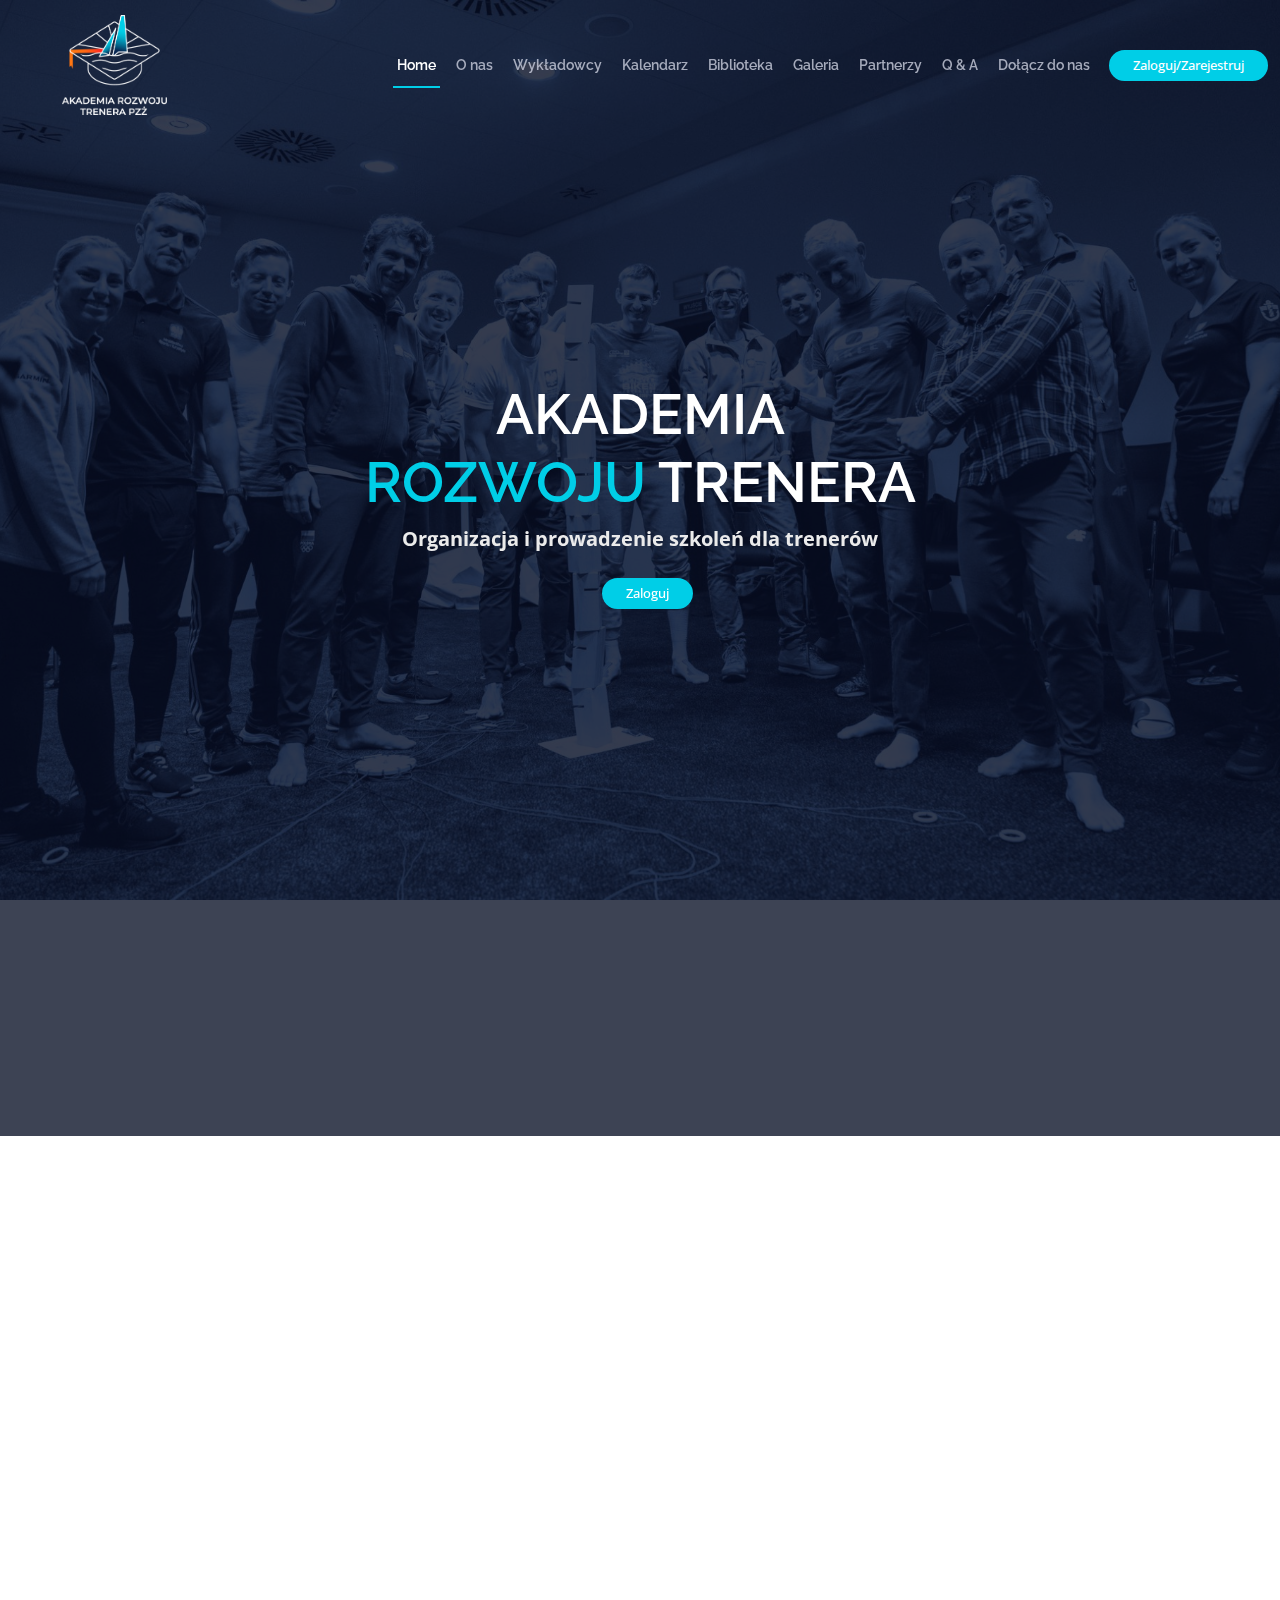
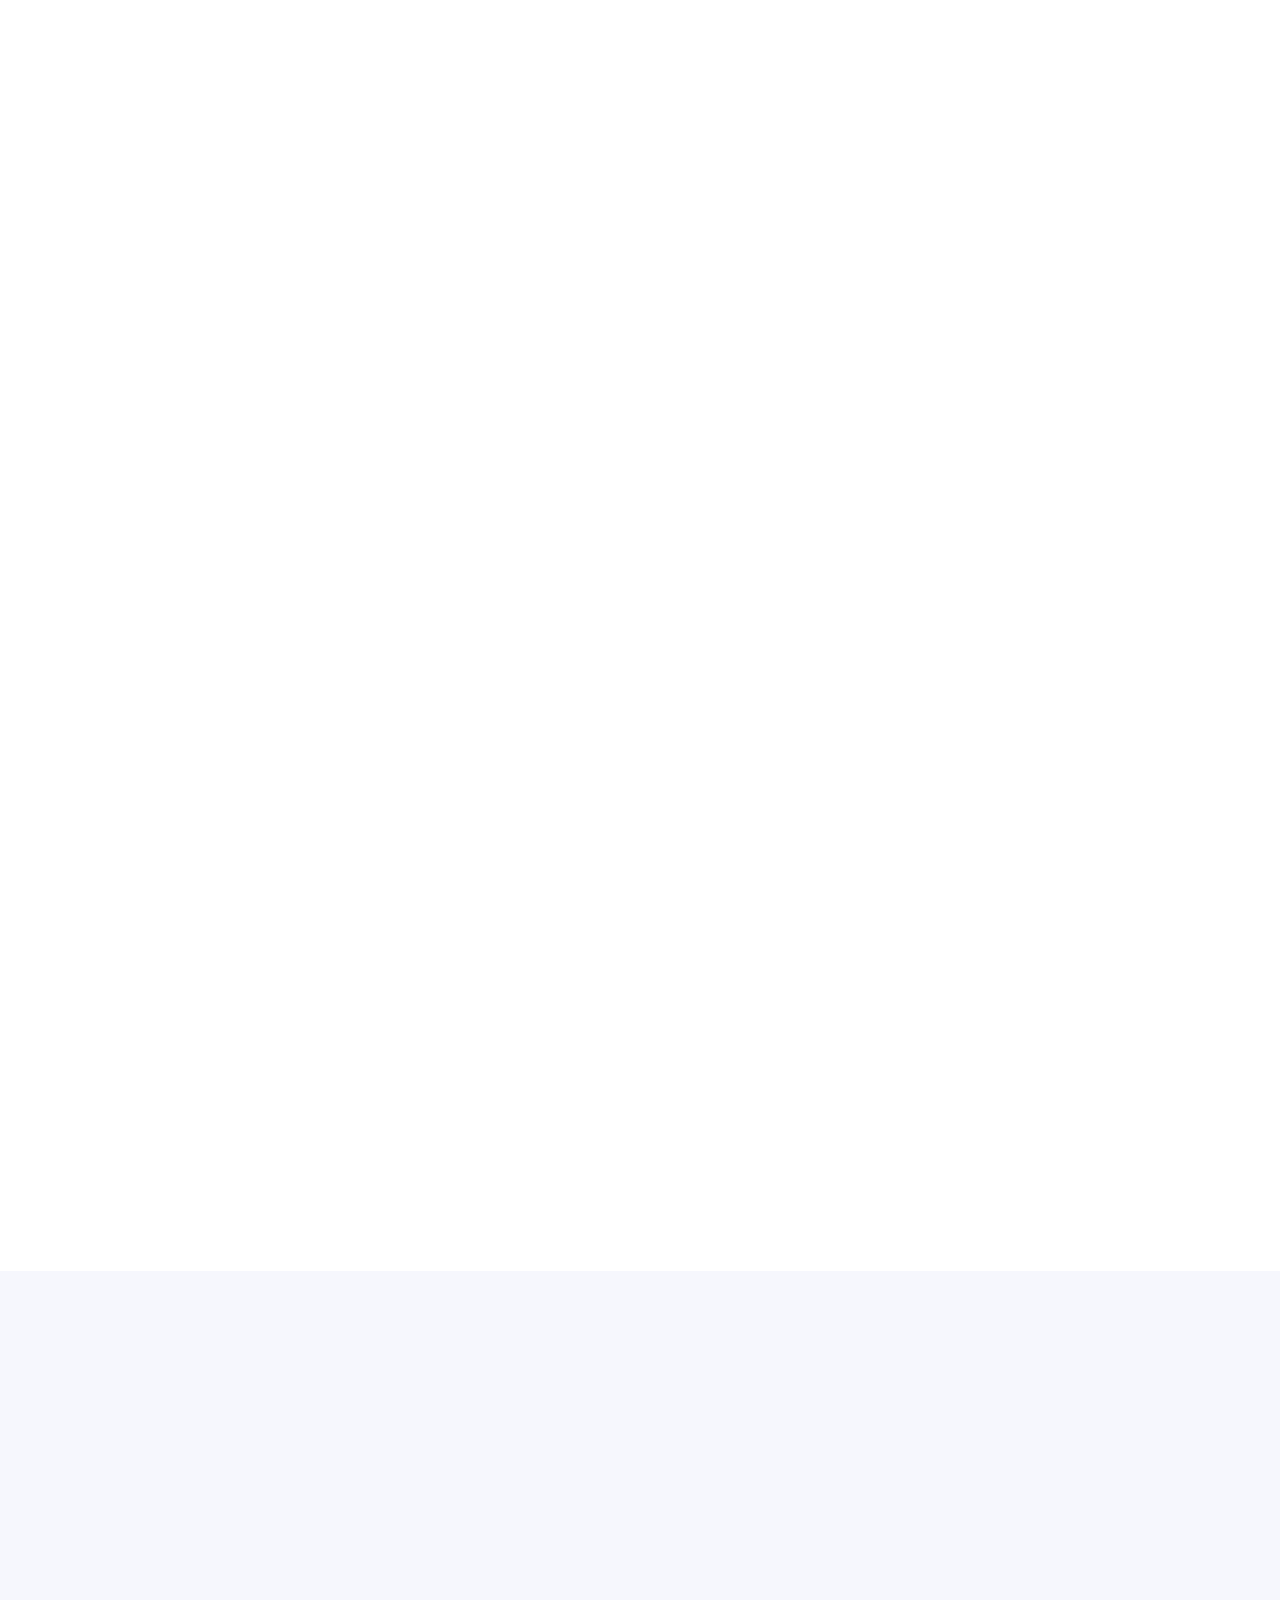
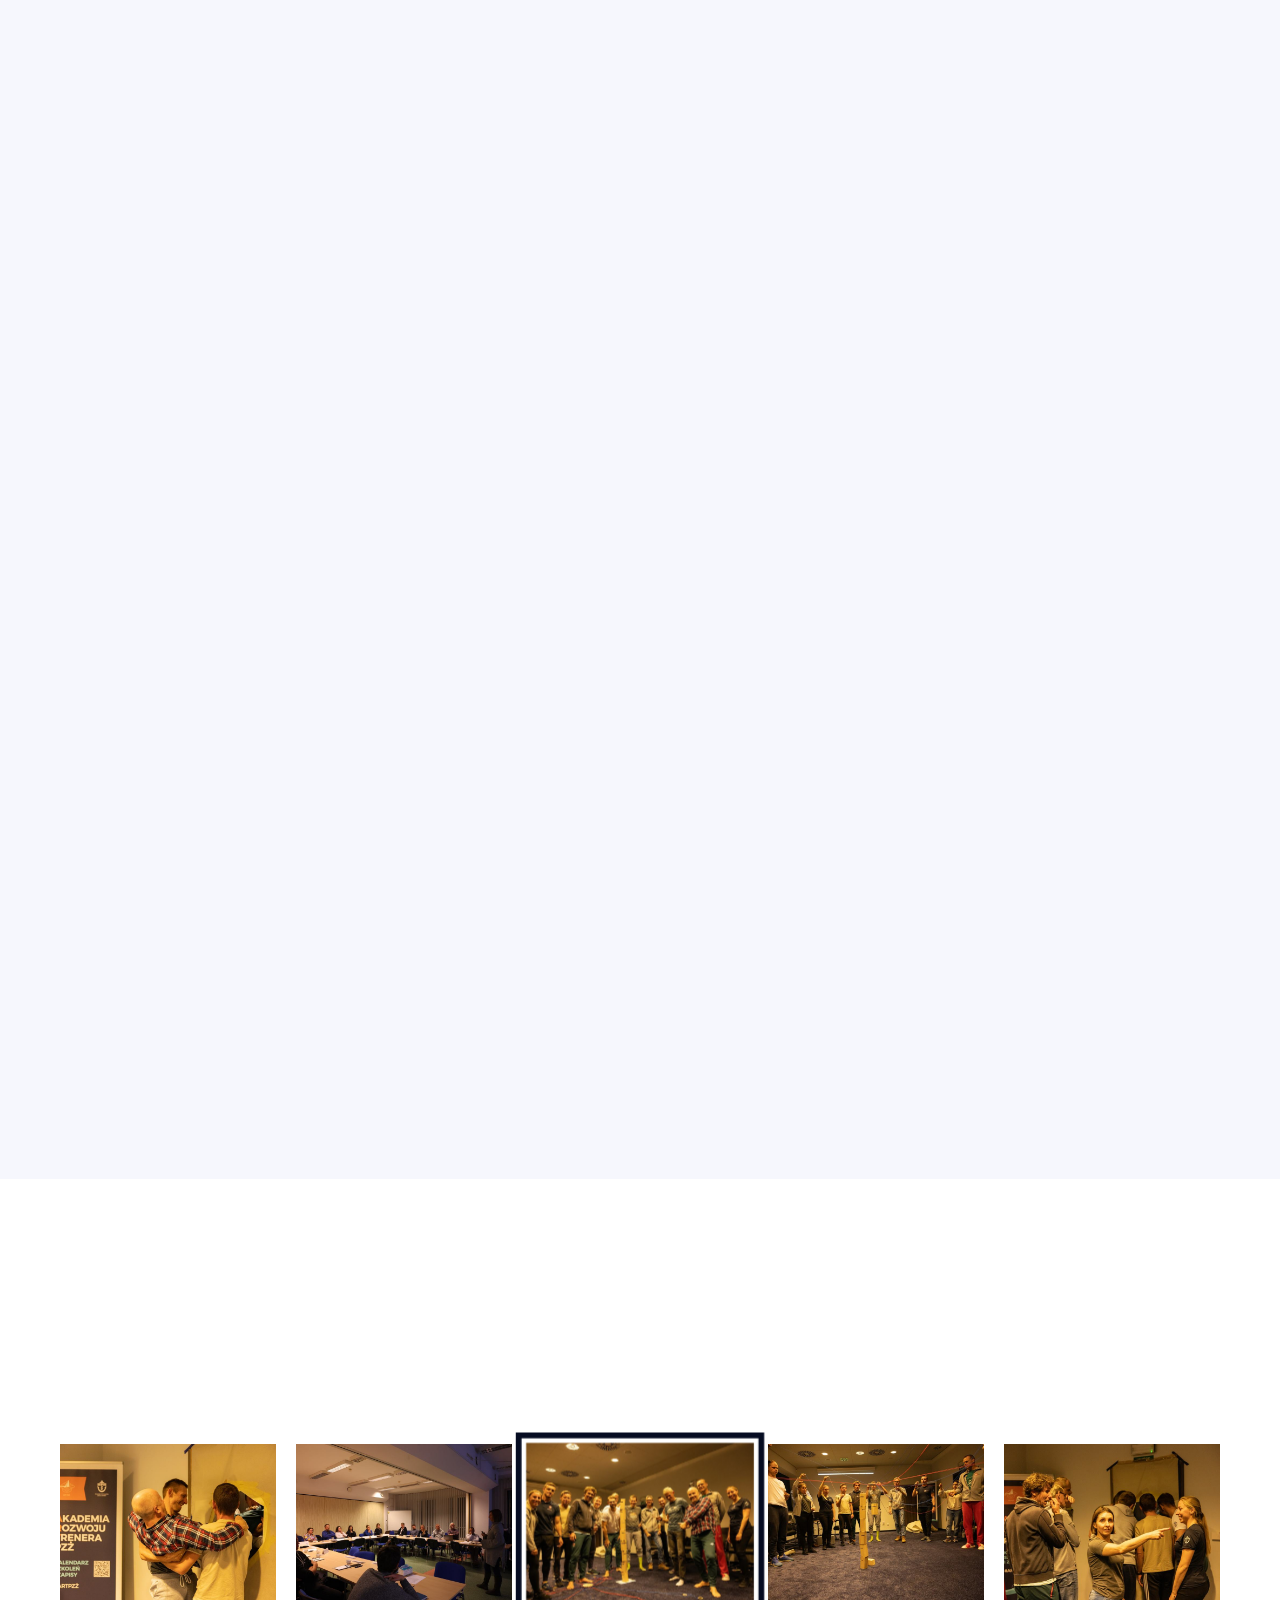
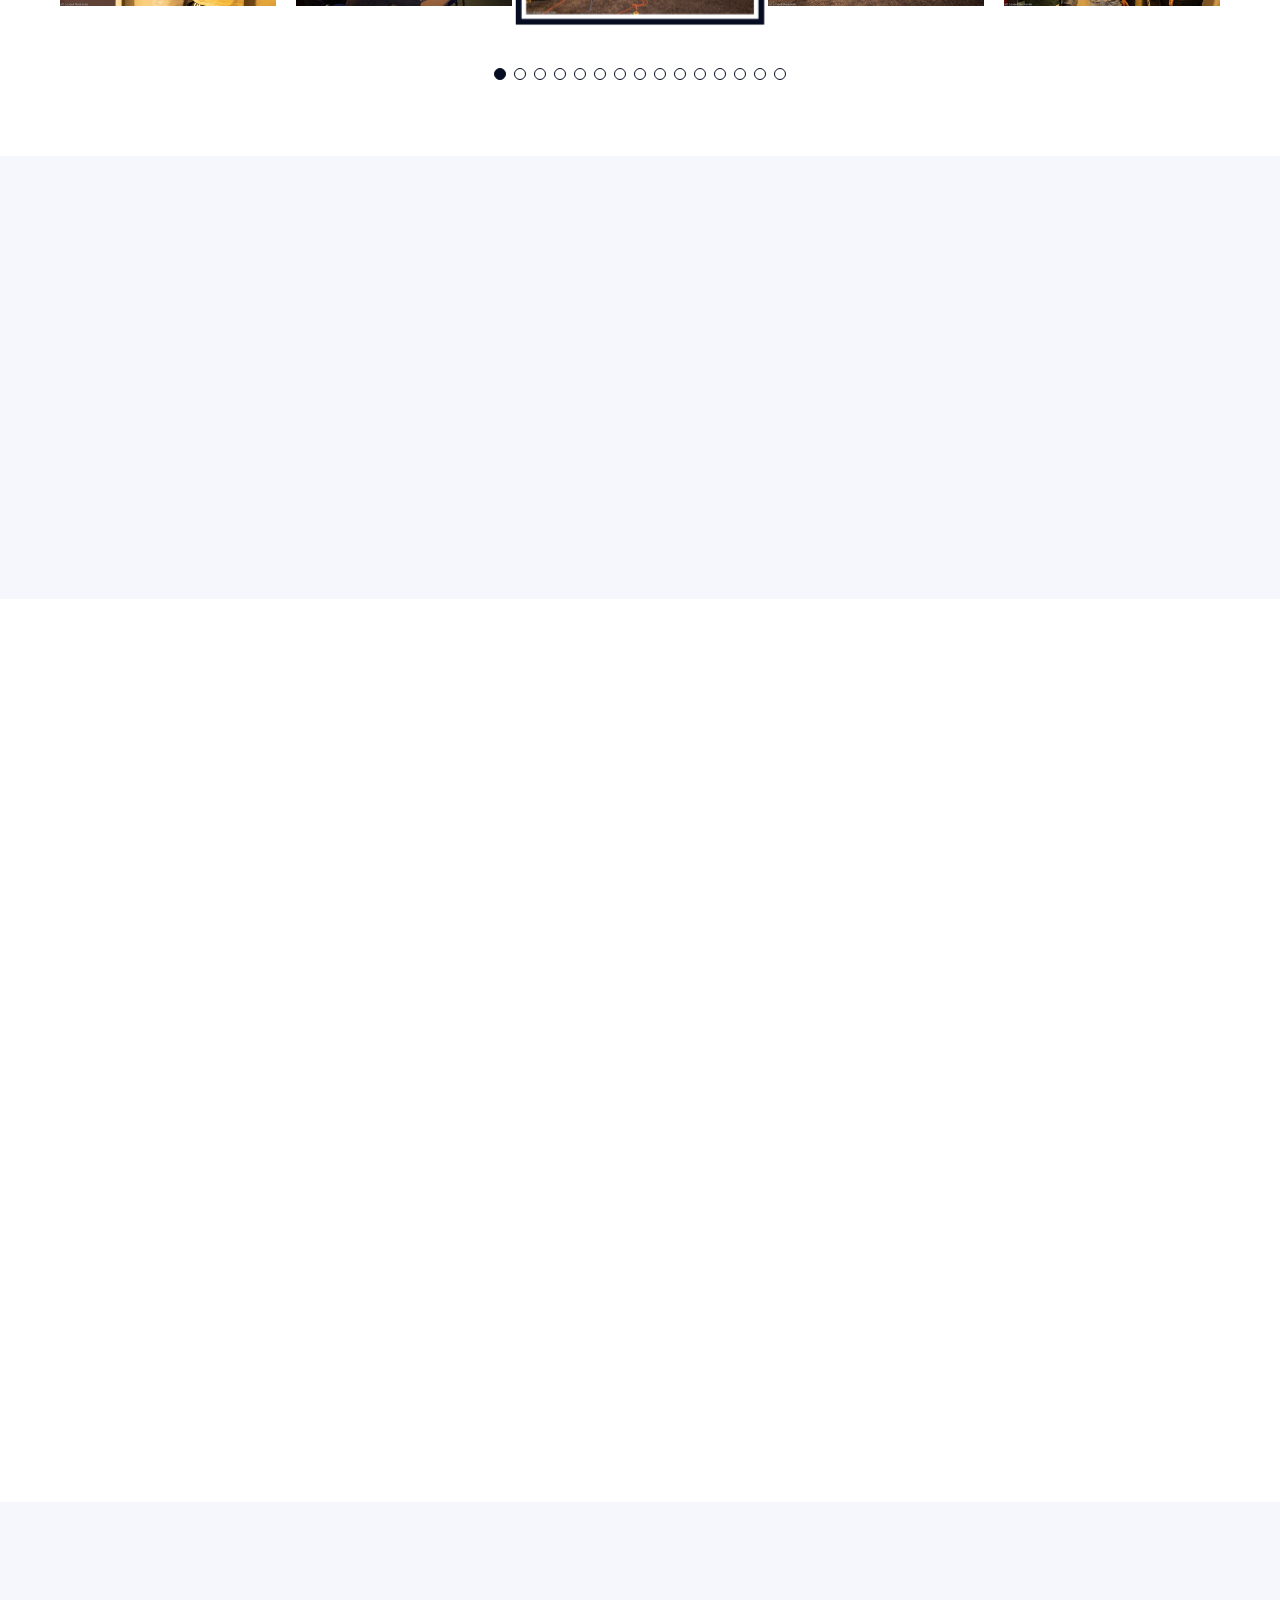
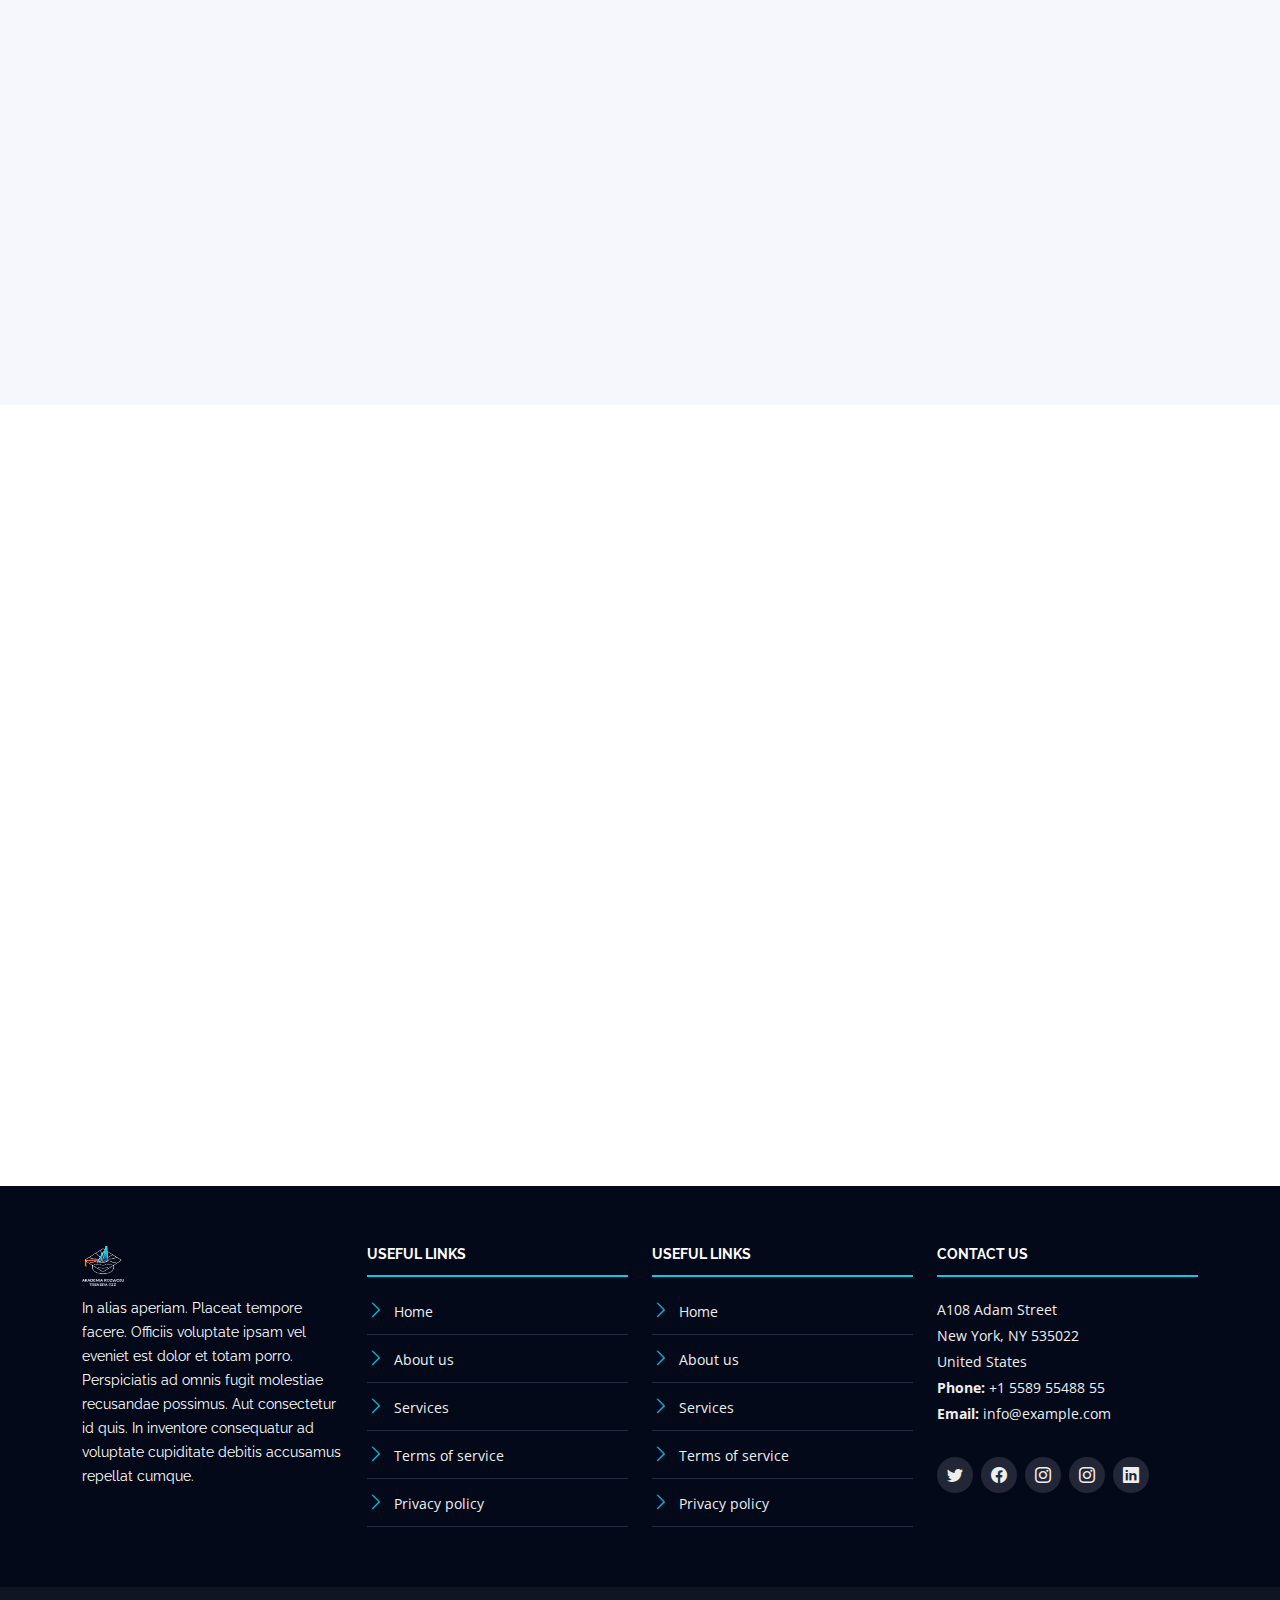
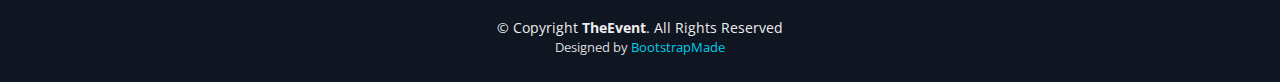
==== index.html @ 76e365d8 "comment under header change" ====
<!DOCTYPE html>
<html lang="en">

<head>
  <meta charset="utf-8">
  <meta content="width=device-width, initial-scale=1.0" name="viewport">

  <title>TheEvent Bootstrap Template - Index</title>
  <meta content="" name="description">
  <meta content="" name="keywords">

  <!-- Favicons -->
  <link href="assets/img/favicon.png" rel="icon">
  <link href="assets/img/apple-touch-icon.png" rel="apple-touch-icon">

  <!-- Google Fonts -->
  <link href="https://fonts.googleapis.com/css?family=Open+Sans:300,300i,400,400i,700,700i|Raleway:300,400,500,700,800" rel="stylesheet">

  <!-- Vendor CSS Files -->
  <link href="assets/vendor/aos/aos.css" rel="stylesheet">
  <link href="assets/vendor/bootstrap/css/bootstrap.min.css" rel="stylesheet">
  <link href="assets/vendor/bootstrap-icons/bootstrap-icons.css" rel="stylesheet">
  <link href="assets/vendor/glightbox/css/glightbox.min.css" rel="stylesheet">
  <link href="assets/vendor/swiper/swiper-bundle.min.css" rel="stylesheet">

  <!-- Template Main CSS File -->
  <link href="assets/css/style.css" rel="stylesheet">

  <!-- =======================================================
  * Template Name: TheEvent
  * Updated: Sep 18 2023 with Bootstrap v5.3.2
  * Template URL: https://bootstrapmade.com/theevent-conference-event-bootstrap-template/
  * Author: BootstrapMade.com
  * License: https://bootstrapmade.com/license/
  ======================================================== -->
</head>

<body>

  <!-- ======= Header ======= -->
  <header id="header" class="d-flex align-items-center ">
    <div class="container-fluid container-xxl d-flex align-items-center">

      <div id="logo" class="me-auto">
        <!-- Uncomment below if you prefer to use a text logo -->
        <!-- <h1><a href="index.html">The<span>Event</span></a></h1>-->
        <a href="index.html" class="scrollto"><img src="assets/img/logo.png" alt="" title=""></a>
      </div>

      <nav id="navbar" class="navbar order-last order-lg-0">
        <ul>
          <li><a class="nav-link scrollto active" href="#hero">Home</a></li>
          <li><a class="nav-link scrollto" href="#about">O nas</a></li>
          <li><a class="nav-link scrollto" href="#speakers">Wykładowcy</a></li>
          <li><a class="nav-link scrollto" href="#schedule">Kalendarz</a></li>
          <li><a class="nav-link scrollto" href="#hotels">Biblioteka</a></li>
          <li><a class="nav-link scrollto" href="#gallery">Galeria</a></li>
          <li><a class="nav-link scrollto" href="#supporters">Partnerzy</a></li>
          <li><a class="nav-link scrollto" href="#faq">Q & A</a></li>
          <li><a class="nav-link scrollto" href="#contact">Dołącz do nas</a></li>
        </ul>
        <i class="bi bi-list mobile-nav-toggle"></i>
      </nav><!-- .navbar -->
      <a class="buy-tickets scrollto" href="#login-register">Zaloguj/Zarejestruj</a>

    </div>
  </header><!-- End Header -->

  <!-- ======= Hero Section ======= -->
  <section id="hero">
    <div class="hero-container" data-aos="zoom-in" data-aos-delay="100">
      <h1 class="mb-2 pb-0">Akademia<br><span>Rozwoju</span> Trenera</h1>
      <p class="mb-4 pb-0">Organizacja i prowadzenie szkoleń dla trenerów </p>
      <a class="buy-tickets" href="#login-register">Zaloguj</a>
    </div>
  </section><!-- End Hero Section -->

  <main id="main">

    <!-- ======= About Section ======= -->
    <section id="about">
      <div class="container position-relative" data-aos="fade-up">
        <div class="row">
          <div class="col-lg-6">
            <h2>O nas</h2>
            <p>Akademia Rozwoju Trenera to inicjatywa Polskiego Związku Żeglarskiego,
              która ma na celu prowadzenie ciągłych szkoleń dla trenerów. Dzięki temu nasza kadra
              szkoleniowa ma mieć dostęp do wiedzy, którą trudno pozyskać gdzie indziej.</p>
          </div>
          <div class="col-lg-3">
            <h3>Gdzie</h3>
            <p>Gdynia</p>
          </div>
          <div class="col-lg-3">
            <h3>Kiedy</h3>
            <p>Od poniedziałku do środy<br>10-12 Grudnia</p>
          </div>
        </div>
      </div>
    </section>
    <!-- End About Section -->

    <!-- ======= Speakers Section ======= -->
    <section id="speakers">
      <div class="container" data-aos="fade-up">
        <div class="section-header">
          <h2>WYKŁADOWCY</h2>
          <p>Zapoznaj się z naszym teamem</p>
        </div>

        <div class="row">
          <div class="col-lg-4 col-md-6">
            <div class="speaker" data-aos="fade-up" data-aos-delay="100">
              <img src="assets/img/speakers/1.jpg" alt="Speaker 1" class="img-fluid">
              <div class="details">
                <h3><a>JARED WEST</a></h3>
                <p>Tematyka: </p>
              </div>
            </div>
          </div>
          <div class="col-lg-4 col-md-6">
            <div class="speaker" data-aos="fade-up" data-aos-delay="200">
              <img src="assets/img/speakers/2.jpg" alt="Speaker 2" class="img-fluid">
              <div class="details">
                <h3><a>MARIUSZ GOLIŃSKI</a></h3>
                <p> Tematyka: </p>
              </div>
            </div>
          </div>
          <div class="col-lg-4 col-md-6">
            <div class="speaker" data-aos="fade-up" data-aos-delay="300">
              <img src="assets/img/speakers/3.jpg" alt="Speaker 3" class="img-fluid">
              <div class="details">
                <h3><a>DANIEL KROKOSZ</a></h3>
                <p> Tematyka: </p>
              </div>
            </div>
          </div>
          <div class="col-lg-4 col-md-6">
            <div class="speaker" data-aos="fade-up" data-aos-delay="100">
              <img src="assets/img/speakers/4.jpg" alt="Speaker 4" class="img-fluid">
              <div class="details">
                <h3><a>MACIEJ RUTKOWSKI</a></h3>
                <p> Tematyka: Marketing i sponsoring w sporcie </p>
              </div>
            </div>
          </div>
          <div class="col-lg-4 col-md-6">
            <div class="speaker" data-aos="fade-up" data-aos-delay="200">
              <img src="assets/img/speakers/5.jpg" alt="Speaker 5" class="img-fluid">
              <div class="details">
                <h3><a>ZDZISŁAW STANIUL</a></h3>
                <p> Tematyka: </p>
              </div>
            </div>
          </div>
          <div class="col-lg-4 col-md-6">
            <div class="speaker" data-aos="fade-up" data-aos-delay="300">
              <img src="assets/img/speakers/6.jpg" alt="Speaker 6" class="img-fluid">
              <div class="details">
                <h3><a>KRZYSZTOF KALATA</a></h3>
                <p> Tematyka: </p>
              </div>
            </div>
          </div>
          <div class="col-lg-4 col-md-6">
            <div class="speaker" data-aos="fade-up" data-aos-delay="100">
              <img src="assets/img/speakers/7.jpg" alt="Speaker 1" class="img-fluid">
              <div class="details">
                <h3><a>BARTOSZ KIEDROWSKI</a></h3>
                <p> Tematyka: </p>
              </div>
            </div>
          </div>
          <div class="col-lg-4 col-md-6">
            <div class="speaker" data-aos="fade-up" data-aos-delay="200">
              <img src="assets/img/speakers/8.jpg" alt="Speaker 1" class="img-fluid">
              <div class="details">
                <h3><a>LESZEK KOSTAŃSKI</a></h3>
                <p> Tematyka: </p>
              </div>
            </div>
          </div>
          <div class="col-lg-4 col-md-6">
            <div class="speaker" data-aos="fade-up" data-aos-delay="300">
              <img src="assets/img/speakers/9.jpg" alt="Speaker 1" class="img-fluid">
              <div class="details">
                <h3><a>PAWEŁ KACPROWSKI</a></h3>
                <p> Tematyka: </p>
              </div>
            </div>
          </div>
          <div class="col-lg-4 col-md-6">
            <div class="speaker" data-aos="fade-up" data-aos-delay="100">
              <img src="assets/img/speakers/10.jpg" alt="Speaker 1" class="img-fluid">
              <div class="details">
                <h3><a>MAKSYMILIAN PAŚKO</a></h3>
                <p>Tematyka: </p>
              </div>
            </div>
          </div>
          <div class="col-lg-4 col-md-6">
            <div class="speaker" data-aos="fade-up" data-aos-delay="200">
              <img src="assets/img/speakers/11.jpg" alt="Speaker 1" class="img-fluid">
              <div class="details">
                <h3><a>SYLWIA BARASOW</a></h3>
                <p>Tematyka: </p>
              </div>
            </div>
          </div>
          <div class="col-lg-4 col-md-6">
            <div class="speaker" data-aos="fade-up" data-aos-delay="300">
              <img src="assets/img/speakers/12.jpg" alt="Speaker 1" class="img-fluid">
              <div class="details">
                <h3><a>ZOFIA TRUCHANOWICZ</a></h3>
                <p>Tematyka: </p>
              </div>
            </div>
          </div>
          <div class="col-lg-4 col-md-6">
            <div class="speaker" data-aos="fade-up" data-aos-delay="100">
              <img src="assets/img/speakers/13.jpg" alt="Speaker 1" class="img-fluid">
              <div class="details">
                <h3><a>GRZEGORZ PROKOPOWICZ</a></h3>
                <p>Tematyka: </p>
              </div>
            </div>
          </div>
          <div class="col-lg-4 col-md-6">
            <div class="speaker" data-aos="fade-up" data-aos-delay="200">
              <img src="assets/img/speakers/14.jpg" alt="Speaker 1" class="img-fluid">
              <div class="details">
                <h3><a>JAROSŁAW JANOWSKI</a></h3>
                <p>Tematyka: </p>
              </div>
            </div>
          </div>
          <div class="col-lg-4 col-md-6">
            <div class="speaker" data-aos="fade-up" data-aos-delay="300">
              <img src="assets/img/speakers/15.jpg" alt="Speaker 1" class="img-fluid">
              <div class="details">
                <h3><a>SZYMON DOBRZYŃSKI</a></h3>
                <p>Tematyka: </p>
              </div>
            </div>
          </div>
        </div>
      </div>

    </section><!-- End Speakers Section -->

    <!-- ======= Schedule Section ======= -->
    <section id="schedule" class="section-with-bg">
      <div class="container" data-aos="fade-up">
        <div class="section-header">
          <h2>KALENDARZ</h2>
          <p>Poniżej znaduje się kalendarz szkoleń na rok 2023 </p>
        </div>

        <h3 class="sub-heading"> Znajdź interesującą tematyke i zapisz się już dziś. </h3>

        <div class="tab-content row justify-content-center" data-aos="fade-up" data-aos-delay="200">

          <!-- Schdule Day 1 -->
          <div role="tabpanel" class="col-lg-9 tab-pane fade show active" id="day-1">


            <div class="row schedule-item">
              <div class="col-md-2"><date>23.10.2023</date></div>
              <div class="col-md-8">
                <div class="speaker">
                  <img src="assets/img/speakers/1.jpg" alt="Brenden Legros">
                </div>
                <h4>Keynote <span>Brenden Legros</span></h4>
                <p>Facere provident incidunt quos voluptas.</p>
              </div>
                <div class="col-md-2 d-flex align-items-center justify-content-end">
                  <a class="buy-tickets scrollto" href="#login-register">Zapisz się</a>
              </div>
            </div>

            <div class="row schedule-item">
              <div class="col-md-2"><date>27.10.2023</date></div>
              <div class="col-md-8">
                <div class="speaker">
                  <img src="assets/img/speakers/2.jpg" alt="Hubert Hirthe">
                </div>
                <h4>Et voluptatem iusto dicta nobis. <span>Hubert Hirthe</span></h4>
                <p>Maiores dignissimos neque qui cum accusantium ut sit sint inventore.</p>
              </div>
              <div class="col-md-2 d-flex align-items-center justify-content-end">
                <a class="buy-tickets scrollto" href="#login-register">Zapisz się</a>
              </div>
              </div>

            <div class="row schedule-item">
              <div class="col-md-2"><date>01.11.2023</date></div>
              <div class="col-md-8">
                <div class="speaker">
                  <img src="assets/img/speakers/3.jpg" alt="Cole Emmerich">
                </div>
                <h4>Explicabo et rerum quis et ut ea. <span>Cole Emmerich</span></h4>
                <p>Veniam accusantium laborum nihil eos eaque accusantium aspernatur.</p>
              </div>
              <div class="col-md-2 d-flex align-items-center justify-content-end">
                <a class="buy-tickets scrollto" href="#login-register">Zapisz się</a>
              </div>
            </div>

            <div class="row schedule-item">
              <div class="col-md-2"><date>13.11.2023</date></div>
              <div class="col-md-8">
                <div class="speaker">
                  <img src="assets/img/speakers/4.jpg" alt="Jack Christiansen">
                </div>
                <h4>Qui non qui vel amet culpa sequi. <span>Jack Christiansen</span></h4>
                <p>Nam ex distinctio voluptatem doloremque suscipit iusto.</p>
              </div>
              <div class="col-md-2 d-flex align-items-center justify-content-end">
                <a class="buy-tickets scrollto" href="#login-register">Zapisz się</a>
              </div>
            </div>

            <div class="row schedule-item">
              <div class="col-md-2"><date>30.11.2023</date></div>
              <div class="col-md-8">
                <div class="speaker">
                  <img src="assets/img/speakers/5.jpg" alt="Alejandrin Littel">
                </div>
                <h4>Quos ratione neque expedita asperiores. <span>Alejandrin Littel</span></h4>
                <p>Eligendi quo eveniet est nobis et ad temporibus odio quo.</p>
              </div>
              <div class="col-md-2 d-flex align-items-center justify-content-end">
                <a class="buy-tickets scrollto" href="#login-register">Zapisz się</a>
              </div>
            </div>

            <div class="row schedule-item">
              <div class="col-md-2"><date>02.01.2024</date></div>
              <div class="col-md-8">
                <div class="speaker">
                  <img src="assets/img/speakers/6.jpg" alt="Willow Trantow">
                </div>
                <h4>Quo qui praesentium nesciunt <span>Willow Trantow</span></h4>
                <p>Voluptatem et alias dolorum est aut sit enim neque veritatis.</p>
              </div>
              <div class="col-md-2 d-flex align-items-center justify-content-end">
                <a class="buy-tickets scrollto" href="#login-register">Zapisz się</a>
              </div>
            </div>

          </div>
        </div>
          <!-- End Schdule Day 1 -->

      </div>

    </section><!-- End Schedule Section -->


    <!-- ======= Hotels Section ======= -->
    <section id="hotels" class="section-with-bg">

      <div class="container" data-aos="fade-up">
        <div class="section-header">
          <h2>Biblioteka</h2>
          <p></p>
        </div>

        <div class="row" data-aos="fade-up" data-aos-delay="100">

          <div class="col-lg-4 col-md-6">
            <div class="hotel">
              <div class="hotel-img">
                <a href="https://pya.org.pl/files/art_pzz/doc/art-pzz-biblioteka.pdf"><img src="assets/img/hotels/1.jpg" alt="Hotel 1" class="img-fluid"></a>
              </div>
            </div>
          </div>
        </div>
      </div>

    </section><!-- End Hotels Section -->

    <!-- ======= Gallery Section ======= -->
    <section id="gallery">

      <div class="container" data-aos="fade-up">
        <div class="section-header">
          <h2>Galeria</h2>
          <p>Sprawdź zdjęcia z odbytych szkoleń</p>
        </div>
      </div>

      <div class="gallery-slider swiper">
        <div class="swiper-wrapper align-items-center">
          <div class="swiper-slide"><a href="assets/img/gallery/1.jpg" class="gallery-lightbox"><img src="assets/img/gallery/1.jpg" class="img-fluid" alt=""></a></div>
          <div class="swiper-slide"><a href="assets/img/gallery/2.jpg" class="gallery-lightbox"><img src="assets/img/gallery/2.jpg" class="img-fluid" alt=""></a></div>
          <div class="swiper-slide"><a href="assets/img/gallery/3.jpg" class="gallery-lightbox"><img src="assets/img/gallery/3.jpg" class="img-fluid" alt=""></a></div>
          <div class="swiper-slide"><a href="assets/img/gallery/4.jpg" class="gallery-lightbox"><img src="assets/img/gallery/4.jpg" class="img-fluid" alt=""></a></div>
          <div class="swiper-slide"><a href="assets/img/gallery/5.jpg" class="gallery-lightbox"><img src="assets/img/gallery/5.jpg" class="img-fluid" alt=""></a></div>
          <div class="swiper-slide"><a href="assets/img/gallery/6.jpg" class="gallery-lightbox"><img src="assets/img/gallery/6.jpg" class="img-fluid" alt=""></a></div>
          <div class="swiper-slide"><a href="assets/img/gallery/7.jpg" class="gallery-lightbox"><img src="assets/img/gallery/7.jpg" class="img-fluid" alt=""></a></div>
          <div class="swiper-slide"><a href="assets/img/gallery/8.jpg" class="gallery-lightbox"><img src="assets/img/gallery/8.jpg" class="img-fluid" alt=""></a></div>
          <div class="swiper-slide"><a href="assets/img/gallery/9.jpg" class="gallery-lightbox"><img src="assets/img/gallery/9.jpg" class="img-fluid" alt=""></a></div>
          <div class="swiper-slide"><a href="assets/img/gallery/10.jpg" class="gallery-lightbox"><img src="assets/img/gallery/10.jpg" class="img-fluid" alt=""></a></div>
          <div class="swiper-slide"><a href="assets/img/gallery/11.jpg" class="gallery-lightbox"><img src="assets/img/gallery/11.jpg" class="img-fluid" alt=""></a></div>
          <div class="swiper-slide"><a href="assets/img/gallery/12.jpg" class="gallery-lightbox"><img src="assets/img/gallery/12.jpg" class="img-fluid" alt=""></a></div>
          <div class="swiper-slide"><a href="assets/img/gallery/13.jpg" class="gallery-lightbox"><img src="assets/img/gallery/13.jpg" class="img-fluid" alt=""></a></div>
          <div class="swiper-slide"><a href="assets/img/gallery/14.jpg" class="gallery-lightbox"><img src="assets/img/gallery/14.jpg" class="img-fluid" alt=""></a></div>
          <div class="swiper-slide"><a href="assets/img/gallery/15.jpg" class="gallery-lightbox"><img src="assets/img/gallery/15.jpg" class="img-fluid" alt=""></a></div>
        </div>
        <div class="swiper-pagination"></div>
      </div>

    </section>
    <!-- End Gallery Section -->

    <!-- ======= Supporters Section ======= -->
    <section id="supporters" class="section-with-bg">

      <div class="container" data-aos="fade-up">
        <div class="section-header">
          <h2>Partnerzy</h2>
        </div>

        <div class="row no-gutters supporters-wrap clearfix" data-aos="zoom-in" data-aos-delay="100">

          <div class="col-lg-3 col-md-4 col-xs-6">
            <div class="supporter-logo">
              <img src="assets/img/supporters/1.png" class="img-fluid" alt="">
            </div>
          </div>

          <div class="col-lg-3 col-md-4 col-xs-6">
            <div class="supporter-logo">
              <img src="assets/img/supporters/2.png" class="img-fluid" alt="">
            </div>
          </div>

          <div class="col-lg-3 col-md-4 col-xs-6">
            <div class="supporter-logo">
              <img src="assets/img/supporters/3.png" class="img-fluid" alt="">
            </div>
          </div>

        </div>

      </div>

    </section>
    <!-- End Sponsors Section -->

    <!-- =======  F.A.Q Section ======= -->
    <section id="faq">

      <div class="container" data-aos="fade-up">

        <div class="section-header">
          <h2>Q & A</h2>
        </div>

        <div class="row justify-content-center" data-aos="fade-up" data-aos-delay="100">
          <div class="col-lg-9">

            <ul class="faq-list">

              <li>
                <div data-bs-toggle="collapse" class="collapsed question" href="#faq1">Czy za odbyte szkolenie uzyskam certyfikat? <i class="bi bi-chevron-down icon-show"></i><i class="bi bi-chevron-up icon-close"></i></div>
                <div id="faq1" class="collapse" data-bs-parent=".faq-list">
                  <p>
                    Tutaj zamieścić odpowiedź.
                  </p>
                </div>
              </li>

              <li>
                <div data-bs-toggle="collapse" href="#faq2" class="collapsed question">Czy otrzymam fakturę za opłacenie szkolenia? <i class="bi bi-chevron-down icon-show"></i><i class="bi bi-chevron-up icon-close"></i></div>
                <div id="faq2" class="collapse" data-bs-parent=".faq-list">
                  <p>
                    Tutaj zamieścić odpowiedź.
                  </p>
                </div>
              </li>

              <li>
                <div data-bs-toggle="collapse" href="#faq3" class="collapsed question">Jaki ubiór jest potrzebny na zajecia? <i class="bi bi-chevron-down icon-show"></i><i class="bi bi-chevron-up icon-close"></i></div>
                <div id="faq3" class="collapse" data-bs-parent=".faq-list">
                  <p>
                    Tutaj zamieścić odpowiedź.
                  </p>
                </div>
              </li>

              <li>
                <div data-bs-toggle="collapse" href="#faq4" class="collapsed question">Czy parking jest zapewniony? <i class="bi bi-chevron-down icon-show"></i><i class="bi bi-chevron-up icon-close"></i></div>
                <div id="faq4" class="collapse" data-bs-parent=".faq-list">
                  <p>
                    Tutaj zamieścić odpowiedź.
                  </p>
                </div>
              </li>

              <li>
                <div data-bs-toggle="collapse" href="#faq5" class="collapsed question">Czy mogę zamówić dania wege? <i class="bi bi-chevron-down icon-show"></i><i class="bi bi-chevron-up icon-close"></i></div>
                <div id="faq5" class="collapse" data-bs-parent=".faq-list">
                  <p>
                    Tutaj zamieścić odpowiedź.
                  </p>
                </div>
              </li>

              <li>
                <div data-bs-toggle="collapse" href="#faq6" class="collapsed question">Czy mogę spac w jedynce? <i class="bi bi-chevron-down icon-show"></i><i class="bi bi-chevron-up icon-close"></i></div>
                <div id="faq6" class="collapse" data-bs-parent=".faq-list">
                  <p>
                    Tutaj zamieścić odpowiedź.
                  </p>
                </div>
              </li>

              <li>
                <div data-bs-toggle="collapse" href="#faq7" class="collapsed question">Czy mogę zabrać psa? <i class="bi bi-chevron-down icon-show"></i><i class="bi bi-chevron-up icon-close"></i></div>
                <div id="faq7" class="collapse" data-bs-parent=".faq-list">
                  <p>
                    Tutaj zamieścić odpowiedź.
                  </p>
                </div>
              </li>

              <li>
                <div data-bs-toggle="collapse" href="#faq8" class="collapsed question">Jaki wpływ szkolenie ma na licencje PZŻ? <i class="bi bi-chevron-down icon-show"></i><i class="bi bi-chevron-up icon-close"></i></div>
                <div id="faq8" class="collapse" data-bs-parent=".faq-list">
                  <p>
                    Tutaj zamieścić odpowiedź.
                  </p>
                </div>
              </li>

              <li>
                <div data-bs-toggle="collapse" href="#faq9" class="collapsed question">Czy mogę przysłać zawodników na ten warsztat? <i class="bi bi-chevron-down icon-show"></i><i class="bi bi-chevron-up icon-close"></i></div>
                <div id="faq9" class="collapse" data-bs-parent=".faq-list">
                  <p>
                    Tutaj zamieścić odpowiedź.
                  </p>
                </div>
              </li>

              <li>
                <div data-bs-toggle="collapse" href="#faq10" class="collapsed question">Jak mogę się dalej rozwijąc w tym temacie? <i class="bi bi-chevron-down icon-show"></i><i class="bi bi-chevron-up icon-close"></i></div>
                <div id="faq10" class="collapse" data-bs-parent=".faq-list">
                  <p>
                    Tutaj zamieścić odpowiedź.
                  </p>
                </div>
              </li>

            </ul>

          </div>
        </div>

      </div>

    </section>
    <!-- End  F.A.Q Section -->


    <!-- ======= Buy Ticket Section ======= -->
    <section id="login-register" class="section-with-bg">
      <div class="container" data-aos="fade-up">
        <div class="section-header">
          <div style="height: 60px;"></div>
          <h2>Zaloguj/Zarejestruj</h2>
          <p>Zaloguj się lub zarejestruj, aby uzyskać dostęp do naszych usług.</p>
        </div>
        <div class="row">
          <div class="col-lg-6" data-aos="fade-up" data-aos-delay="100">
            <div class="card mb-5 mb-lg-0">
              <div class="card-body">
                <h5 class="card-title text-muted text-uppercase text-center">Logowanie</h5>
                <hr>
                <form method="POST" action="logged-user.html">
                  <div class="form-group">
                    <input type="text" class="form-control" name="username" placeholder="Nazwa użytkownika">
                  </div>
                  <div class="form-group mt-3">
                    <input type="password" class="form-control" name="password" placeholder="Hasło">
                  </div>
                  <div class="text-center mt-3">
                    <a class="buy-tickets" href="logged-user.html">Zaloguj się</a>
                  </div>
                </form>
              </div>
            </div>
          </div>
          <div class="col-lg-6" data-aos="fade-up" data-aos-delay="200">
            <div class="card mb-5 mb-lg-0">
              <div class="card-body">
                <h5 class="card-title text-muted text-uppercase text-center">Rejestracja</h5>
                <hr>
                <form method="POST" action="register.php">
                  <div class="form-group">
                    <input type="text" class="form-control" name="new-username" placeholder="Nowa nazwa użytkownika">
                  </div>
                  <div class="form-group mt-3">
                    <input type="password" class="form-control" name="new-password" placeholder="Nowe hasło">
                  </div>
                  <div class="text-center mt-3">
                    <a class="buy-tickets" href="register.php">Zarejestruj się</a>
                  </div>
                </form>
              </div>
            </div>
          </div>
        </div>
      </div>
      <div style="height: 60px;"></div>
    </section>
    <!-- End Buy Ticket Section -->

    <!-- ======= Contact Section ======= -->
    <section id="contact" class="section-bg">

      <div class="container" data-aos="fade-up">

        <div class="section-header">
          <h2>Dołącz do nas</h2>
          <p>Chcesz zostać wykładowcą ART?</p>
          <p>Po złożonym wniosku umówimy się na spotkanie</p>
        </div>

        <div class="row contact-info">

          <div class="col-md-4">
            <div class="contact-address">
              <h3>Tematyka</h3>
              <address>Czym chciałbyś się podzielić?</address>
            </div>
          </div>

          <div class="col-md-4">
            <div class="contact-phone">
              <h3>Twoje doświadczenie</h3>
              <p>Prowadziłeś już jakieś szkolenia?</p>
            </div>
          </div>

          <div class="col-md-4">
            <div class="contact-email">
              <h3>Zapotrzebowanie</h3>
              <p>Czy uważasz, że na twój kurs będzie duże zainteresowanie?</p>
            </div>
          </div>

        </div>

        <div class="form">
          <form action="forms/contact.php" method="post" role="form" class="php-email-form">
            <div class="row">
              <div class="form-group col-md-6">
                <input type="text" name="name" class="form-control" id="name" placeholder="Imię" required>
              </div>
              <div class="form-group col-md-6 mt-3 mt-md-0">
                <input type="email" class="form-control" name="email" id="email" placeholder="Adres e-mail" required>
              </div>
            </div>
            <div class="form-group mt-3">
              <input type="text" class="form-control" name="subject" id="subject" placeholder="Doświadczenie" required>
            </div>
            <div class="form-group mt-3">
              <textarea class="form-control" name="message" rows="5" placeholder="Kilka słów o sobie" required></textarea>
            </div>
            <div class="my-3">
              <div class="loading">Loading</div>
              <div class="error-message"></div>
              <div class="sent-message">Your message has been sent. Thank you!</div>
            </div>
            <div class="text-center"><button type="submit">Send Message</button></div>
          </form>
        </div>

      </div>
    </section>
    <!-- End Contact Section -->

  </main><!-- End #main -->

  <!-- ======= Footer ======= -->
  <footer id="footer">
    <div class="footer-top">
      <div class="container">
        <div class="row">

          <div class="col-lg-3 col-md-6 footer-info">
            <img src="assets/img/logo.png" alt="TheEvenet">
            <p>In alias aperiam. Placeat tempore facere. Officiis voluptate ipsam vel eveniet est dolor et totam porro. Perspiciatis ad omnis fugit molestiae recusandae possimus. Aut consectetur id quis. In inventore consequatur ad voluptate cupiditate debitis accusamus repellat cumque.</p>
          </div>

          <div class="col-lg-3 col-md-6 footer-links">
            <h4>Useful Links</h4>
            <ul>
              <li><i class="bi bi-chevron-right"></i> <a href="#">Home</a></li>
              <li><i class="bi bi-chevron-right"></i> <a href="#">About us</a></li>
              <li><i class="bi bi-chevron-right"></i> <a href="#">Services</a></li>
              <li><i class="bi bi-chevron-right"></i> <a href="#">Terms of service</a></li>
              <li><i class="bi bi-chevron-right"></i> <a href="#">Privacy policy</a></li>
            </ul>
          </div>

          <div class="col-lg-3 col-md-6 footer-links">
            <h4>Useful Links</h4>
            <ul>
              <li><i class="bi bi-chevron-right"></i> <a href="#">Home</a></li>
              <li><i class="bi bi-chevron-right"></i> <a href="#">About us</a></li>
              <li><i class="bi bi-chevron-right"></i> <a href="#">Services</a></li>
              <li><i class="bi bi-chevron-right"></i> <a href="#">Terms of service</a></li>
              <li><i class="bi bi-chevron-right"></i> <a href="#">Privacy policy</a></li>
            </ul>
          </div>

          <div class="col-lg-3 col-md-6 footer-contact">
            <h4>Contact Us</h4>
            <p>
              A108 Adam Street <br>
              New York, NY 535022<br>
              United States <br>
              <strong>Phone:</strong> +1 5589 55488 55<br>
              <strong>Email:</strong> info@example.com<br>
            </p>

            <div class="social-links">
              <a href="#" class="twitter"><i class="bi bi-twitter"></i></a>
              <a href="#" class="facebook"><i class="bi bi-facebook"></i></a>
              <a href="#" class="instagram"><i class="bi bi-instagram"></i></a>
              <a href="#" class="google-plus"><i class="bi bi-instagram"></i></a>
              <a href="#" class="linkedin"><i class="bi bi-linkedin"></i></a>
            </div>

          </div>

        </div>
      </div>
    </div>

    <div class="container">
      <div class="copyright">
        &copy; Copyright <strong>TheEvent</strong>. All Rights Reserved
      </div>
      <div class="credits">
        <!--
        All the links in the footer should remain intact.
        You can delete the links only if you purchased the pro version.
        Licensing information: https://bootstrapmade.com/license/
        Purchase the pro version with working PHP/AJAX contact form: https://bootstrapmade.com/buy/?theme=TheEvent
      -->
        Designed by <a href="https://bootstrapmade.com/">BootstrapMade</a>
      </div>
    </div>
  </footer><!-- End  Footer -->

  <a href="#" class="back-to-top d-flex align-items-center justify-content-center"><i class="bi bi-arrow-up-short"></i></a>

  <!-- Vendor JS Files -->
  <script src="assets/vendor/aos/aos.js"></script>
  <script src="assets/vendor/bootstrap/js/bootstrap.bundle.min.js"></script>
  <script src="assets/vendor/glightbox/js/glightbox.min.js"></script>
  <script src="assets/vendor/swiper/swiper-bundle.min.js"></script>
  <script src="assets/vendor/php-email-form/validate.js"></script>

  <!-- Template Main JS File -->
  <script src="assets/js/main.js"></script>

</body>

</html>
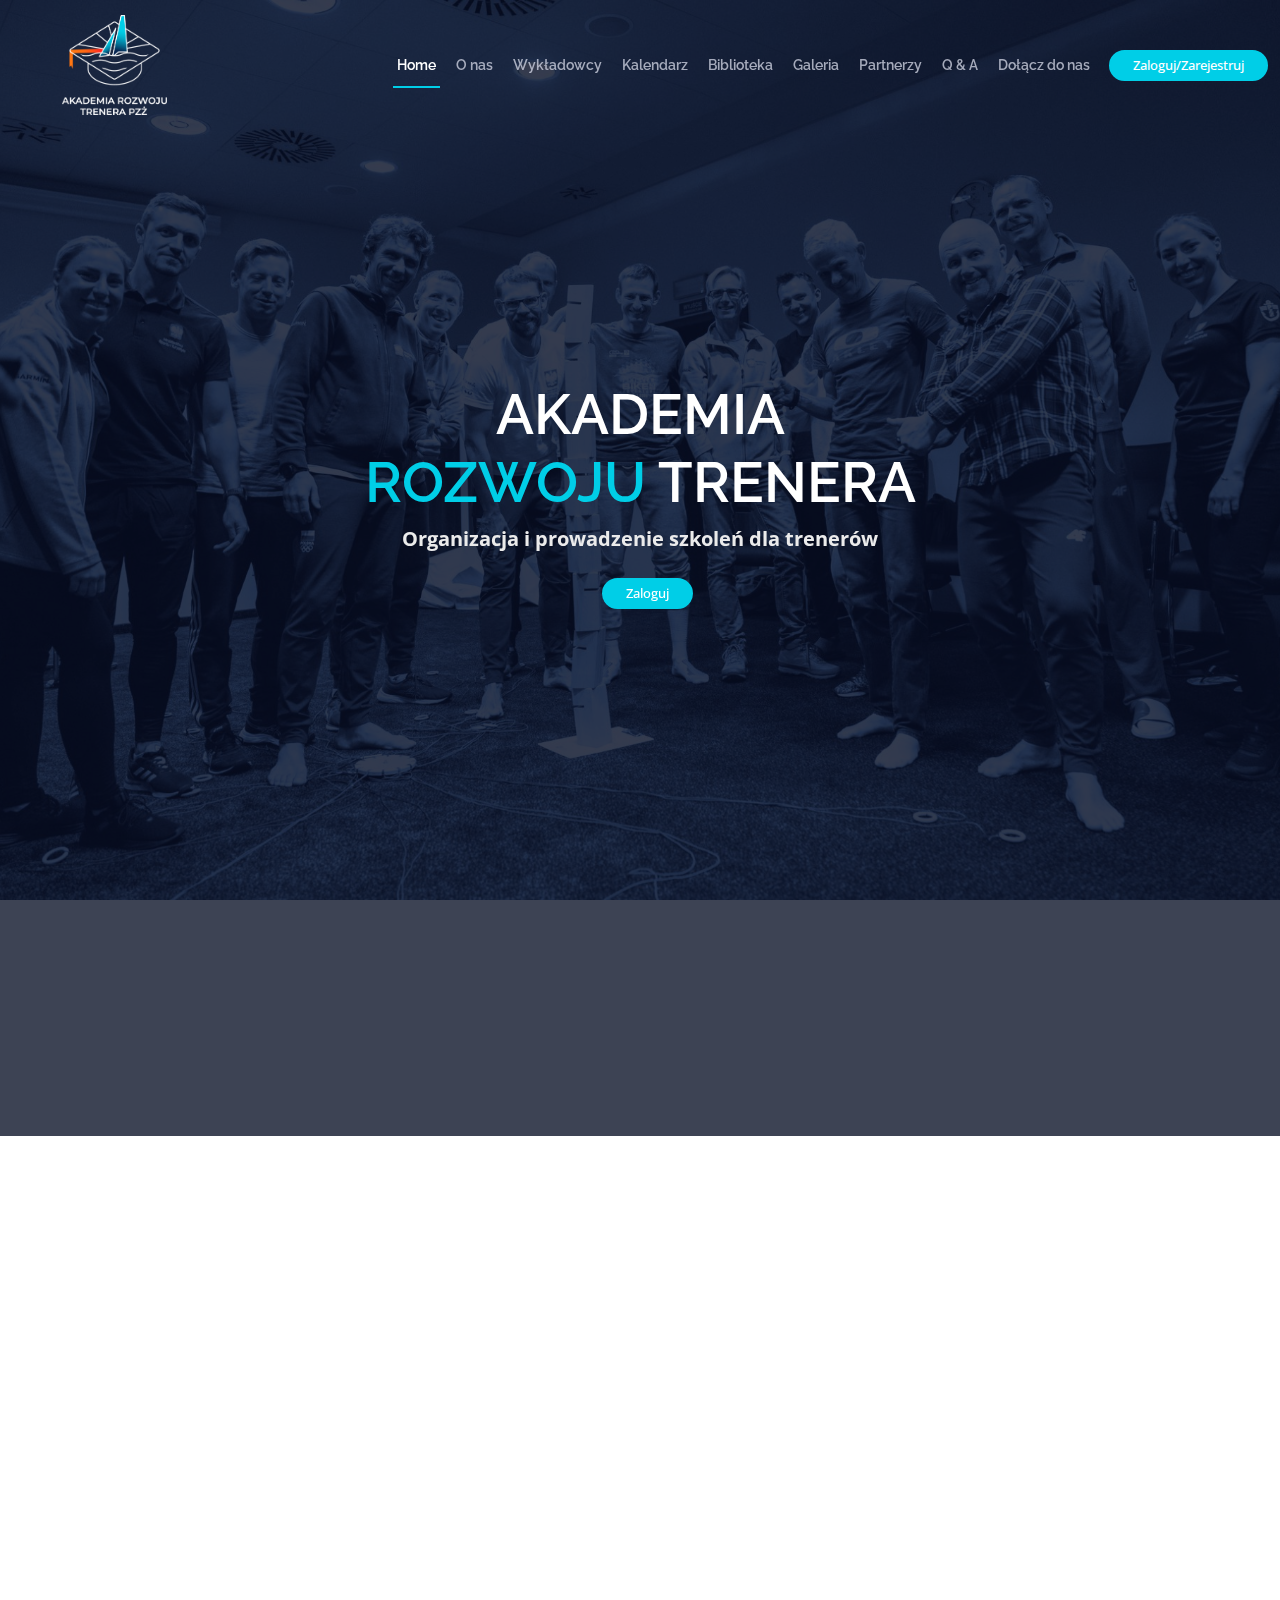
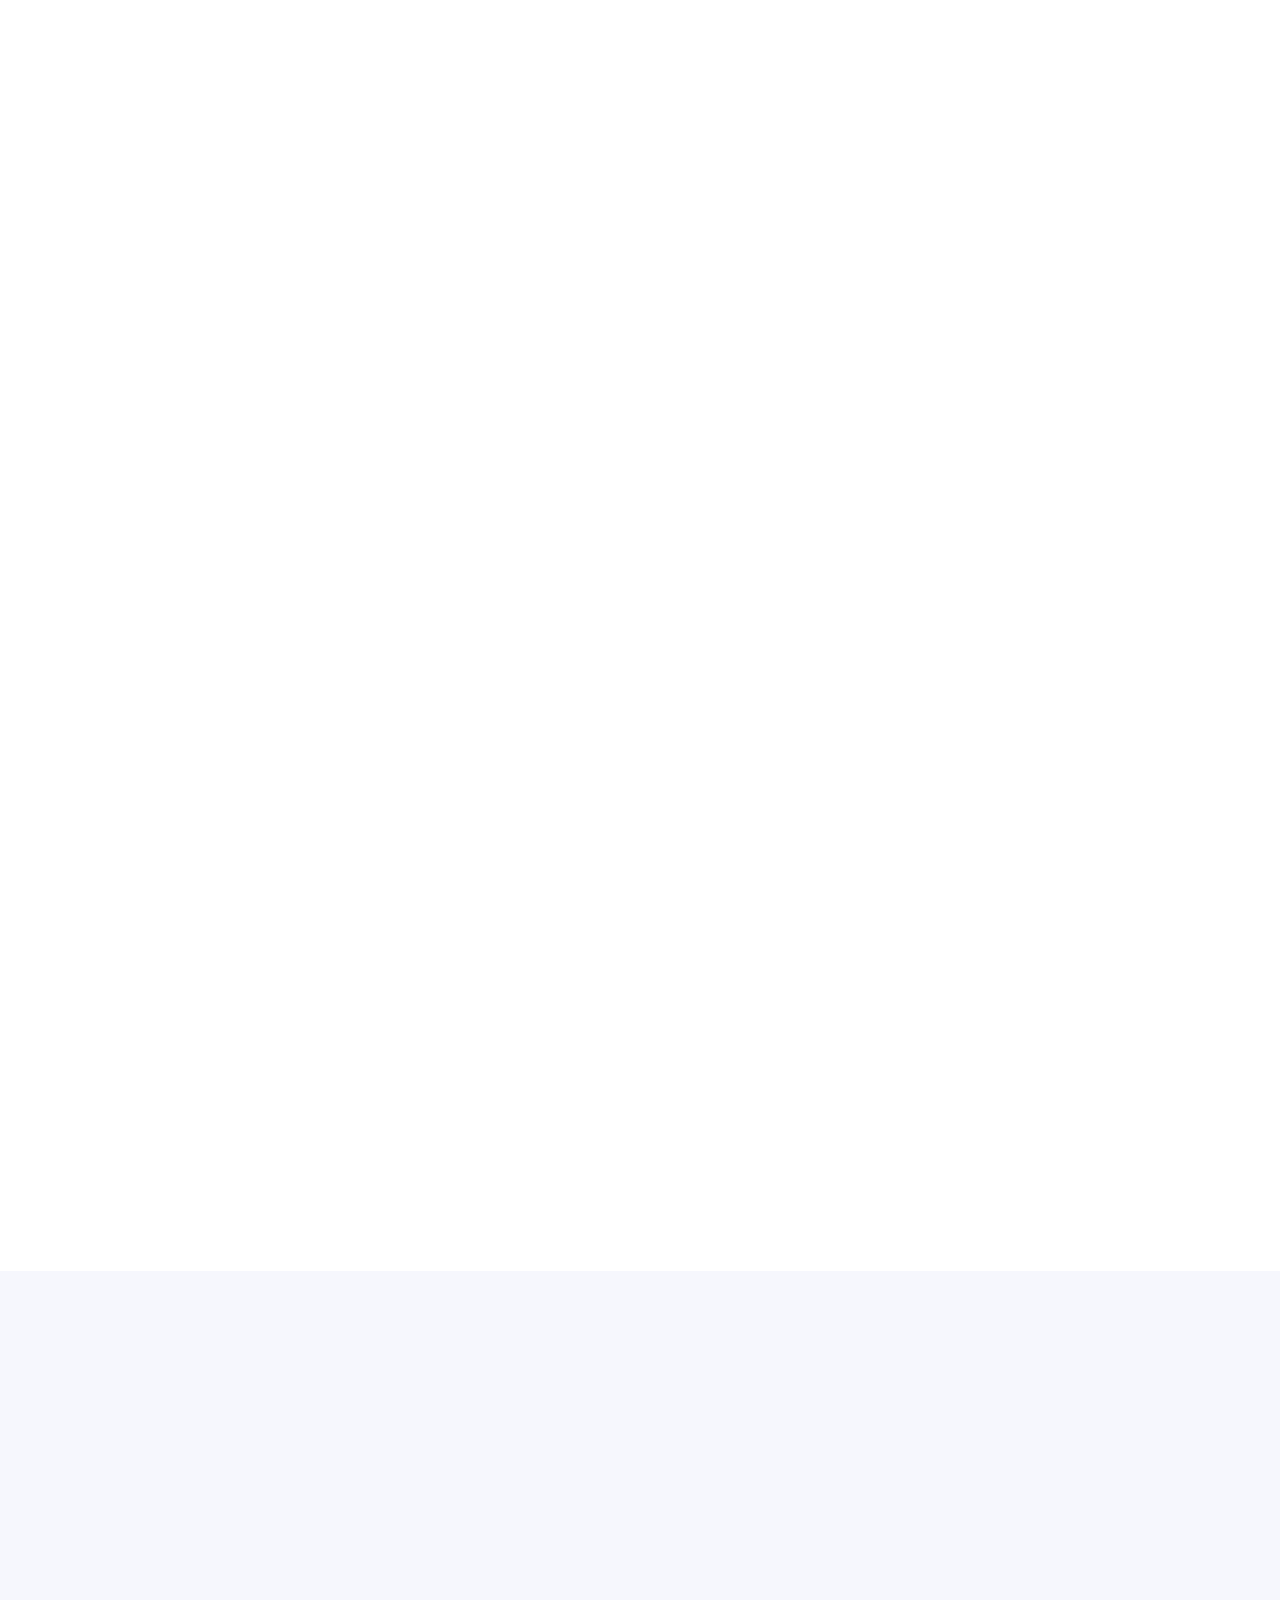
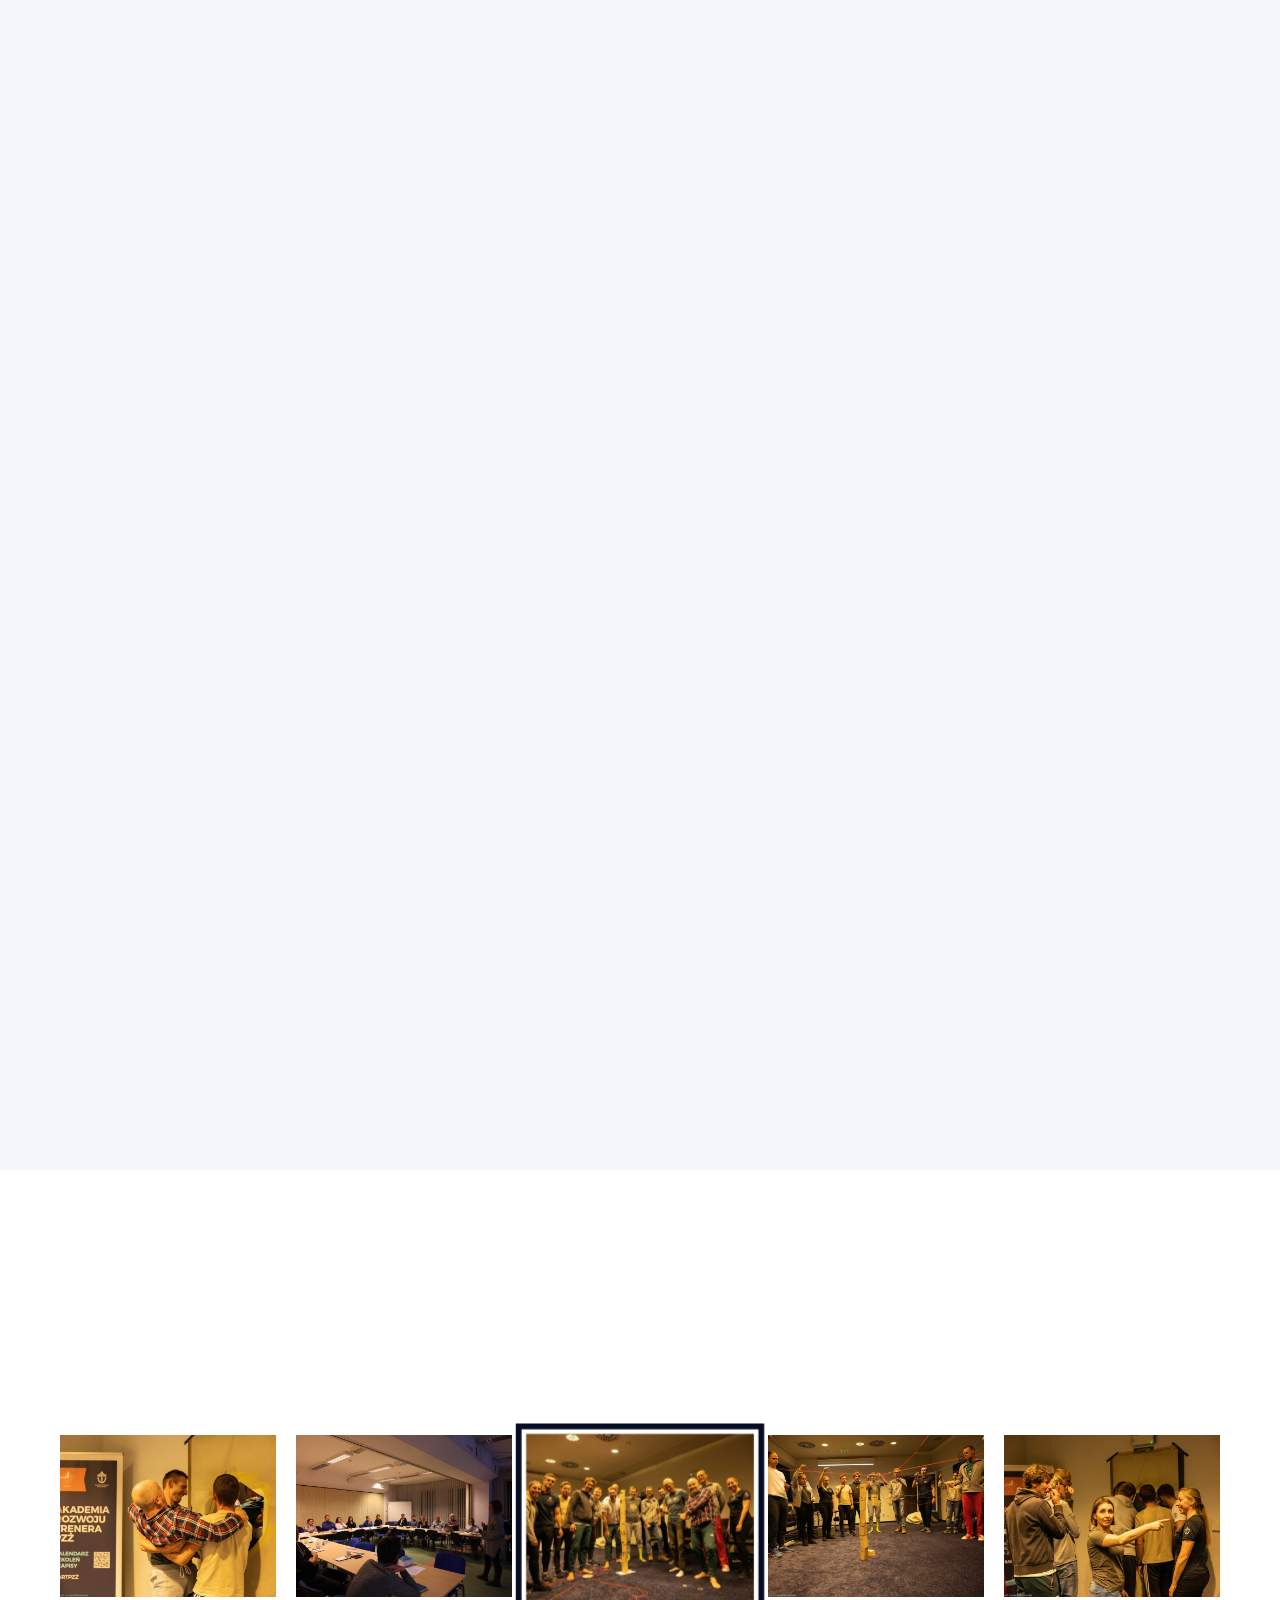
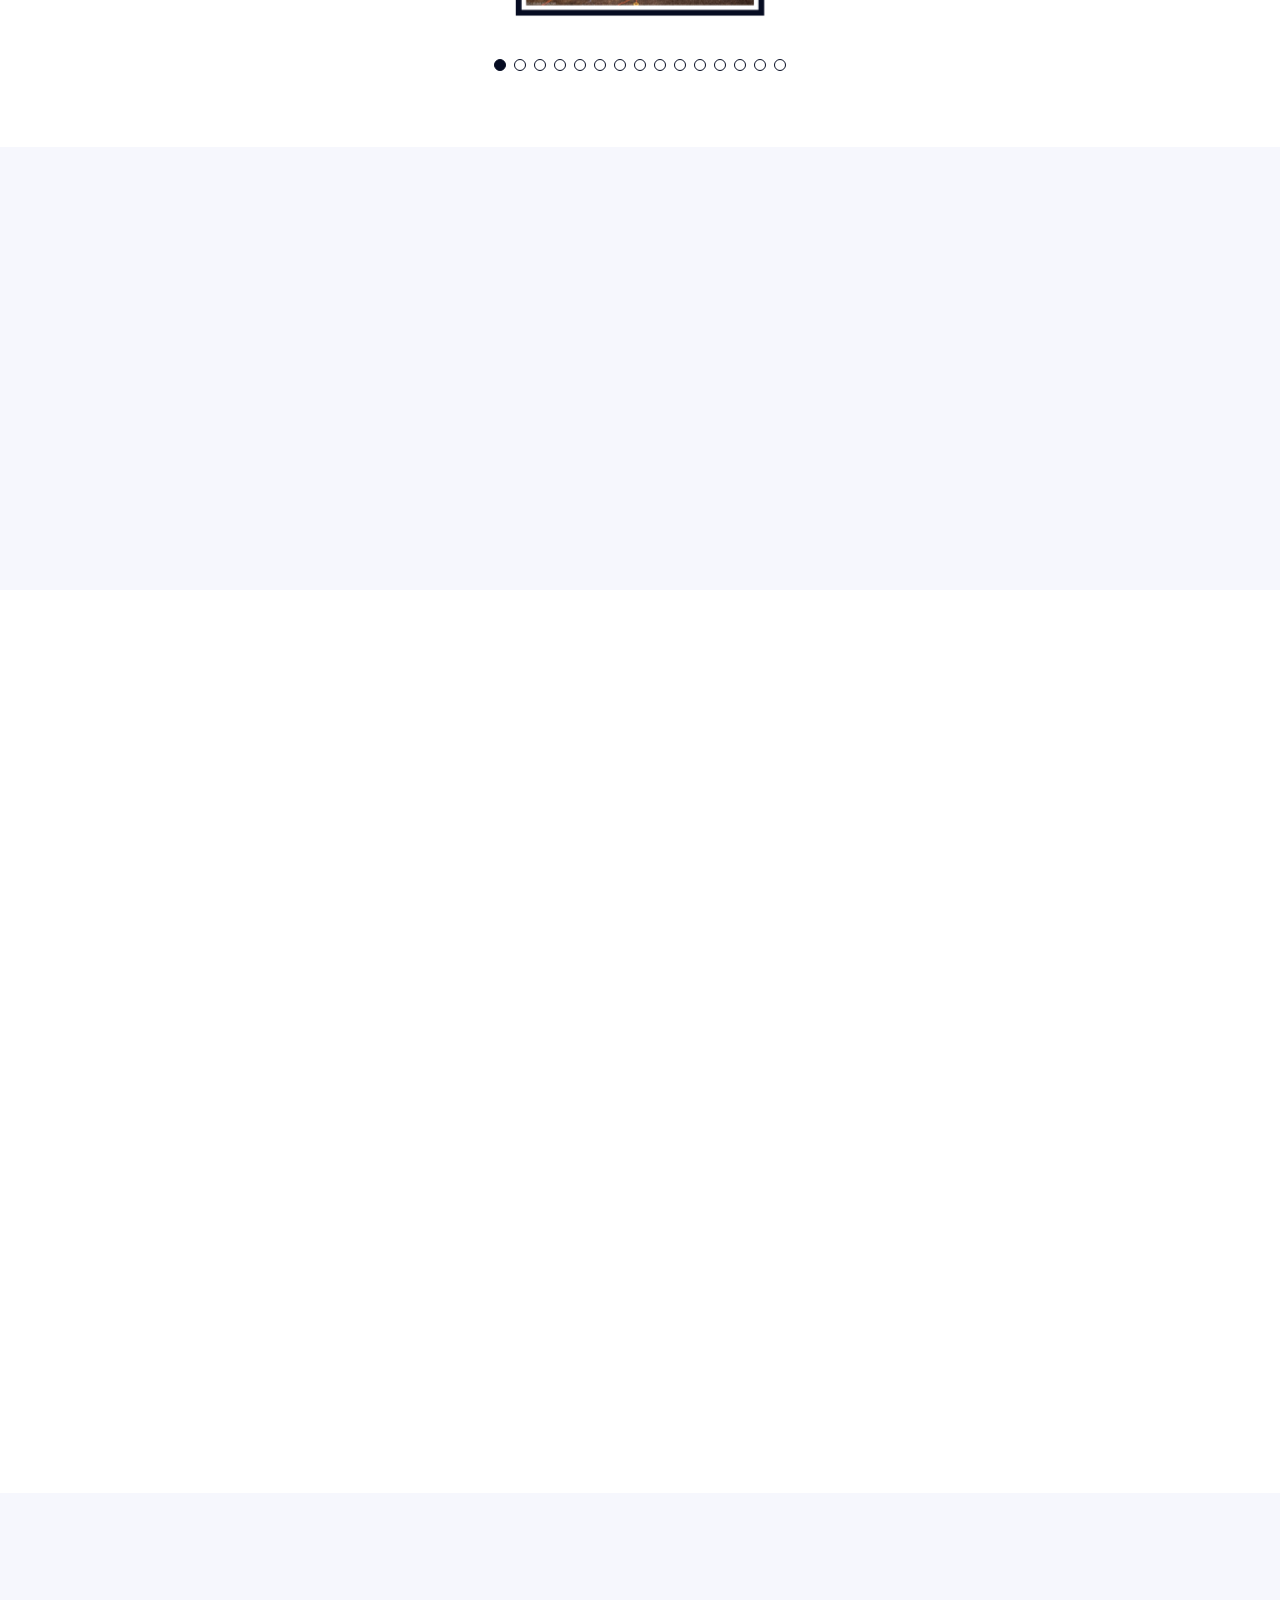
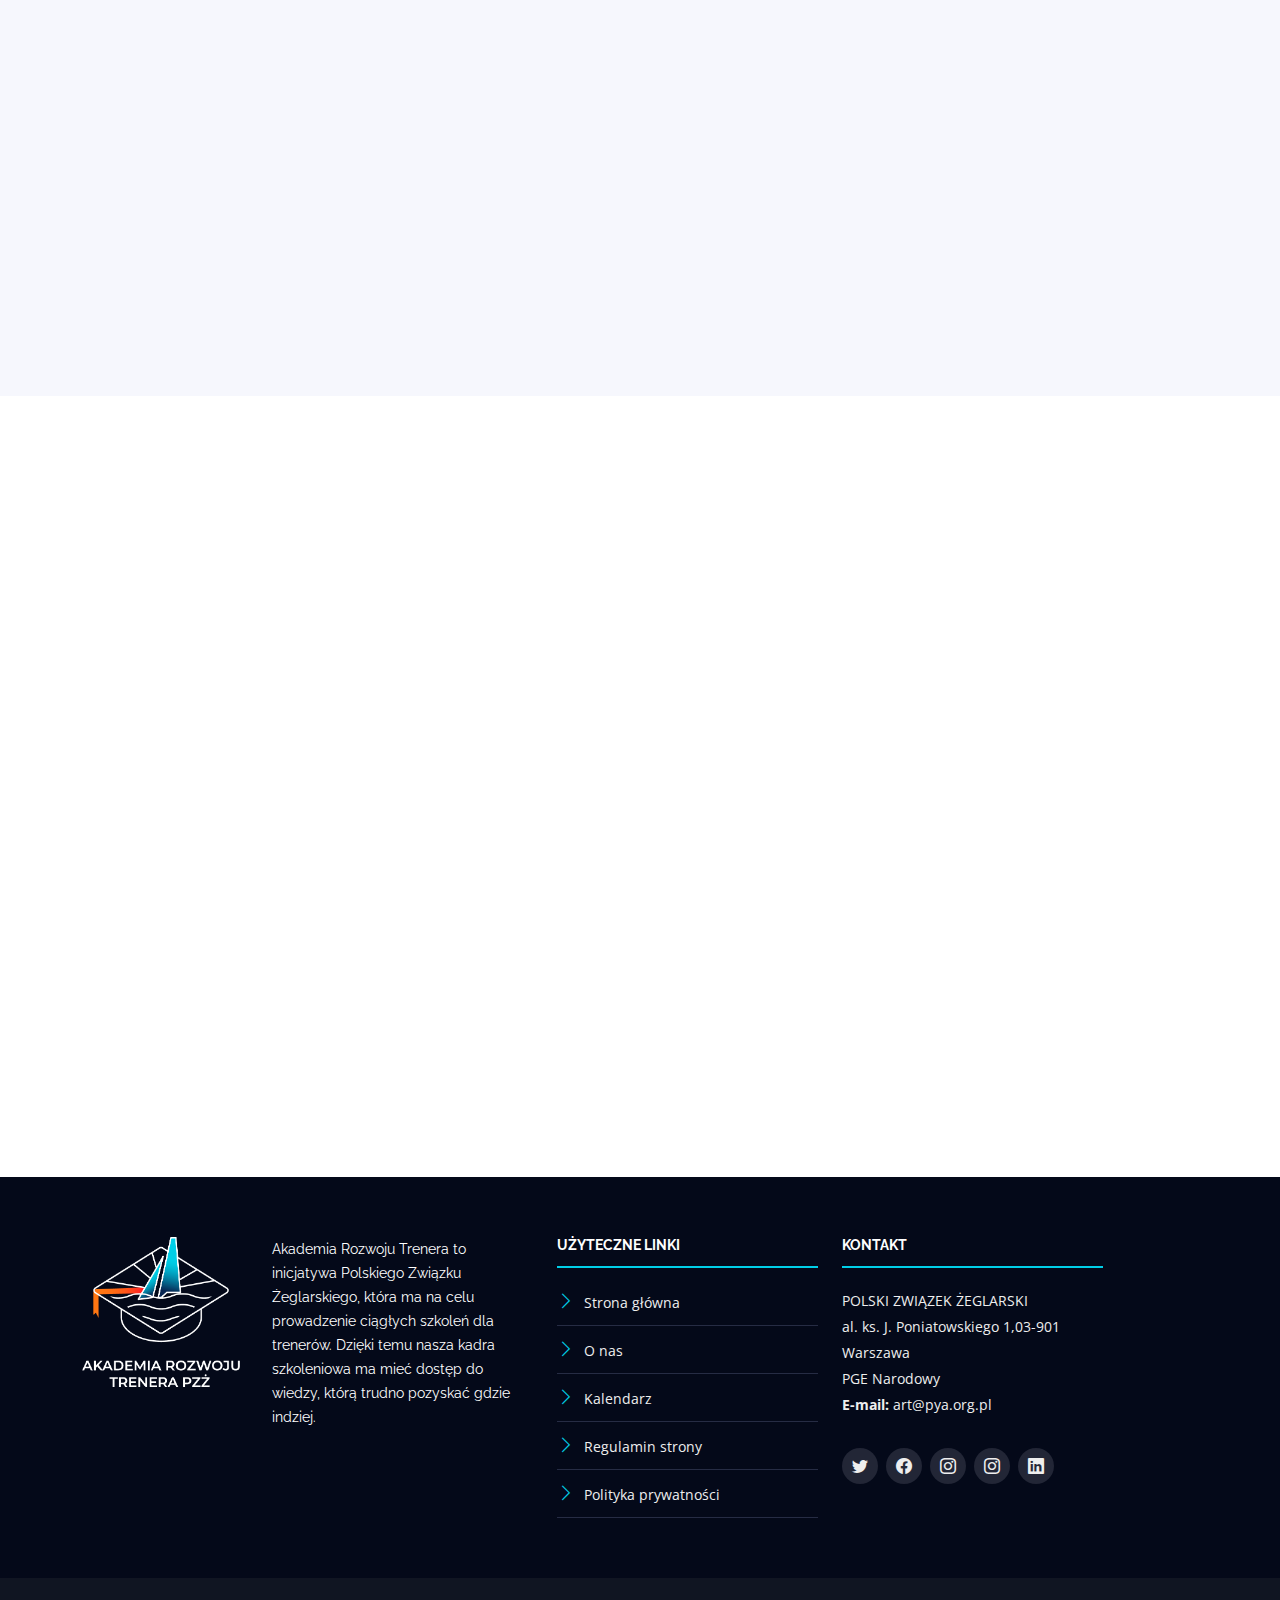
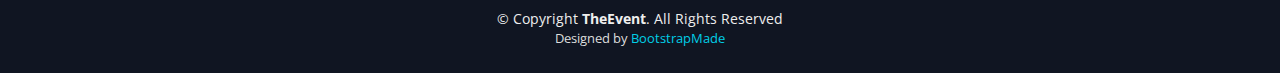
==== commit 421d376c: "many changes" ====
--- a/index.html
+++ b/index.html
@@ -88,12 +88,7 @@
               szkoleniowa ma mieć dostęp do wiedzy, którą trudno pozyskać gdzie indziej.</p>
           </div>
           <div class="col-lg-3">
-            <h3>Gdzie</h3>
-            <p>Gdynia</p>
-          </div>
-          <div class="col-lg-3">
-            <h3>Kiedy</h3>
-            <p>Od poniedziałku do środy<br>10-12 Grudnia</p>
+            <img src="assets/img/logo-pzz.png">
           </div>
         </div>
       </div>
@@ -254,10 +249,10 @@
       <div class="container" data-aos="fade-up">
         <div class="section-header">
           <h2>KALENDARZ</h2>
-          <p>Poniżej znaduje się kalendarz szkoleń na rok 2023 </p>
-        </div>
-
-        <h3 class="sub-heading"> Znajdź interesującą tematyke i zapisz się już dziś. </h3>
+          <p>Poniżej znaduje się kalendarz wszystkich szkoleń Akademii Rozwoju Trenera </p>
+        </div>
+
+        <h3 class="sub-heading"> Znajdź interesującą tematykę i zapisz się już dziś. </h3>
 
         <div class="tab-content row justify-content-center" data-aos="fade-up" data-aos-delay="200">
 
@@ -266,13 +261,13 @@
 
 
             <div class="row schedule-item">
-              <div class="col-md-2"><date>23.10.2023</date></div>
+              <div class="col-md-2"><date>06.08.2023</date></div>
               <div class="col-md-8">
                 <div class="speaker">
-                  <img src="assets/img/speakers/1.jpg" alt="Brenden Legros">
-                </div>
-                <h4>Keynote <span>Brenden Legros</span></h4>
-                <p>Facere provident incidunt quos voluptas.</p>
+                  <img src="assets/img/speakers/13.jpg" alt="Brenden Legros">
+                </div>
+                <h4> STACJONARNE, Puck <span>Grzegorz Prokopowicz</span></h4>
+                <p>Żywienie, a wysoki wynik sportowy. </p>
               </div>
                 <div class="col-md-2 d-flex align-items-center justify-content-end">
                   <a class="buy-tickets scrollto" href="#login-register">Zapisz się</a>
@@ -280,13 +275,13 @@
             </div>
 
             <div class="row schedule-item">
-              <div class="col-md-2"><date>27.10.2023</date></div>
+              <div class="col-md-2"><date>15.08.2023</date></div>
               <div class="col-md-8">
                 <div class="speaker">
                   <img src="assets/img/speakers/2.jpg" alt="Hubert Hirthe">
                 </div>
-                <h4>Et voluptatem iusto dicta nobis. <span>Hubert Hirthe</span></h4>
-                <p>Maiores dignissimos neque qui cum accusantium ut sit sint inventore.</p>
+                <h4> ON-LINE <span>Milena & Team</span></h4>
+                <p>Psychologia</p>
               </div>
               <div class="col-md-2 d-flex align-items-center justify-content-end">
                 <a class="buy-tickets scrollto" href="#login-register">Zapisz się</a>
@@ -299,8 +294,8 @@
                 <div class="speaker">
                   <img src="assets/img/speakers/3.jpg" alt="Cole Emmerich">
                 </div>
-                <h4>Explicabo et rerum quis et ut ea. <span>Cole Emmerich</span></h4>
-                <p>Veniam accusantium laborum nihil eos eaque accusantium aspernatur.</p>
+                <h4>ON-LINE/STACJONARNE <span> Imię i Nazwisko</span></h4>
+                <p>Tytuł.</p>
               </div>
               <div class="col-md-2 d-flex align-items-center justify-content-end">
                 <a class="buy-tickets scrollto" href="#login-register">Zapisz się</a>
@@ -313,8 +308,8 @@
                 <div class="speaker">
                   <img src="assets/img/speakers/4.jpg" alt="Jack Christiansen">
                 </div>
-                <h4>Qui non qui vel amet culpa sequi. <span>Jack Christiansen</span></h4>
-                <p>Nam ex distinctio voluptatem doloremque suscipit iusto.</p>
+                <h4>ON-LINE/STACJONARNE <span>Imię i Nazwisko</span></h4>
+                <p>Tytuł.</p>
               </div>
               <div class="col-md-2 d-flex align-items-center justify-content-end">
                 <a class="buy-tickets scrollto" href="#login-register">Zapisz się</a>
@@ -327,8 +322,8 @@
                 <div class="speaker">
                   <img src="assets/img/speakers/5.jpg" alt="Alejandrin Littel">
                 </div>
-                <h4>Quos ratione neque expedita asperiores. <span>Alejandrin Littel</span></h4>
-                <p>Eligendi quo eveniet est nobis et ad temporibus odio quo.</p>
+                <h4>ON-LINE/STACJONARNE <span>Imię i Nazwisko</span></h4>
+                <p>Tytuł.</p>
               </div>
               <div class="col-md-2 d-flex align-items-center justify-content-end">
                 <a class="buy-tickets scrollto" href="#login-register">Zapisz się</a>
@@ -341,8 +336,8 @@
                 <div class="speaker">
                   <img src="assets/img/speakers/6.jpg" alt="Willow Trantow">
                 </div>
-                <h4>Quo qui praesentium nesciunt <span>Willow Trantow</span></h4>
-                <p>Voluptatem et alias dolorum est aut sit enim neque veritatis.</p>
+                <h4>ON-LINE/STACJONARNE <span>Willow Trantow</span></h4>
+                <p>Tytuł.</p>
               </div>
               <div class="col-md-2 d-flex align-items-center justify-content-end">
                 <a class="buy-tickets scrollto" href="#login-register">Zapisz się</a>
@@ -691,41 +686,33 @@
       <div class="container">
         <div class="row">
 
+          <div class="col-lg-2 col-md-6 footer-info">
+            <img src="assets/img/logo.png" alt="TheEvenet">
+          </div>
+
           <div class="col-lg-3 col-md-6 footer-info">
-            <img src="assets/img/logo.png" alt="TheEvenet">
-            <p>In alias aperiam. Placeat tempore facere. Officiis voluptate ipsam vel eveniet est dolor et totam porro. Perspiciatis ad omnis fugit molestiae recusandae possimus. Aut consectetur id quis. In inventore consequatur ad voluptate cupiditate debitis accusamus repellat cumque.</p>
+            <p>Akademia Rozwoju Trenera to inicjatywa Polskiego Związku Żeglarskiego,
+              która ma na celu prowadzenie ciągłych szkoleń dla trenerów. Dzięki temu nasza kadra szkoleniowa ma mieć dostęp do wiedzy, którą trudno pozyskać gdzie indziej.</p>
           </div>
 
           <div class="col-lg-3 col-md-6 footer-links">
-            <h4>Useful Links</h4>
+            <h4>Użyteczne linki </h4>
             <ul>
-              <li><i class="bi bi-chevron-right"></i> <a href="#">Home</a></li>
-              <li><i class="bi bi-chevron-right"></i> <a href="#">About us</a></li>
-              <li><i class="bi bi-chevron-right"></i> <a href="#">Services</a></li>
-              <li><i class="bi bi-chevron-right"></i> <a href="#">Terms of service</a></li>
-              <li><i class="bi bi-chevron-right"></i> <a href="#">Privacy policy</a></li>
+              <li><i class="bi bi-chevron-right"></i> <a href="#">Strona główna</a></li>
+              <li><i class="bi bi-chevron-right"></i> <a href="#">O nas</a></li>
+              <li><i class="bi bi-chevron-right"></i> <a href="#">Kalendarz</a></li>
+              <li><i class="bi bi-chevron-right"></i> <a href="#">Regulamin strony</a></li>
+              <li><i class="bi bi-chevron-right"></i> <a href="#">Polityka prywatności</a></li>
             </ul>
           </div>
 
-          <div class="col-lg-3 col-md-6 footer-links">
-            <h4>Useful Links</h4>
-            <ul>
-              <li><i class="bi bi-chevron-right"></i> <a href="#">Home</a></li>
-              <li><i class="bi bi-chevron-right"></i> <a href="#">About us</a></li>
-              <li><i class="bi bi-chevron-right"></i> <a href="#">Services</a></li>
-              <li><i class="bi bi-chevron-right"></i> <a href="#">Terms of service</a></li>
-              <li><i class="bi bi-chevron-right"></i> <a href="#">Privacy policy</a></li>
-            </ul>
-          </div>
-
           <div class="col-lg-3 col-md-6 footer-contact">
-            <h4>Contact Us</h4>
+            <h4>KONTAKT</h4>
             <p>
-              A108 Adam Street <br>
-              New York, NY 535022<br>
-              United States <br>
-              <strong>Phone:</strong> +1 5589 55488 55<br>
-              <strong>Email:</strong> info@example.com<br>
+              POLSKI ZWIĄZEK ŻEGLARSKI <br>
+              al. ks. J. Poniatowskiego 1,03-901 Warszawa <br>
+              PGE Narodowy <br>
+              <strong>E-mail:</strong> art@pya.org.pl<br>
             </p>
 
             <div class="social-links">
--- a/assets/css/style.css
+++ b/assets/css/style.css
@@ -1487,10 +1487,15 @@
 #footer .footer-top {
   background: #040919;
   padding: 60px 0 30px 0;
+  display: flex;
+  justify-content: space-between;
+  align-items: flex-start;
 }
 
 #footer .footer-top .footer-info {
   margin-bottom: 30px;
+
+
 }
 
 #footer .footer-top .footer-info h3 {
@@ -1504,7 +1509,7 @@
 }
 
 #footer .footer-top .footer-info img {
-  height: 40px;
+  height: 150px;
   margin-bottom: 10px;
 }
 
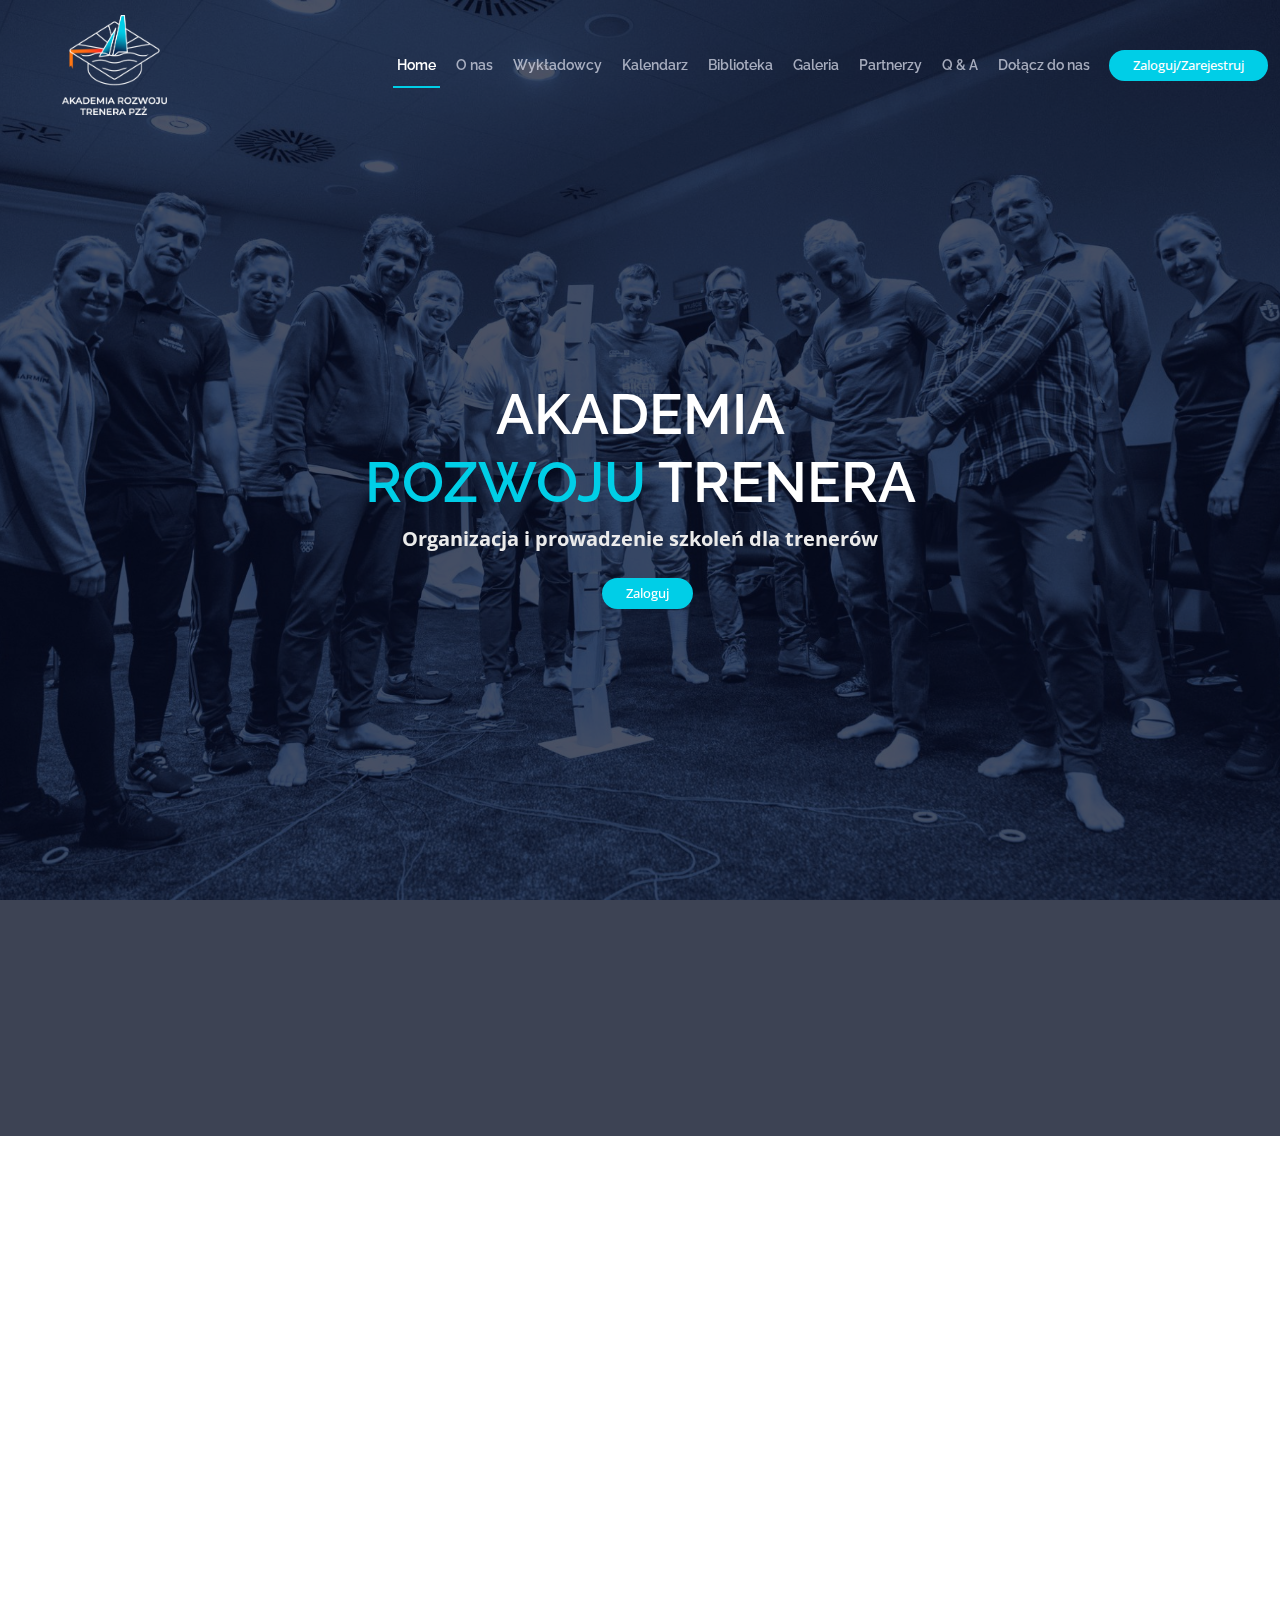
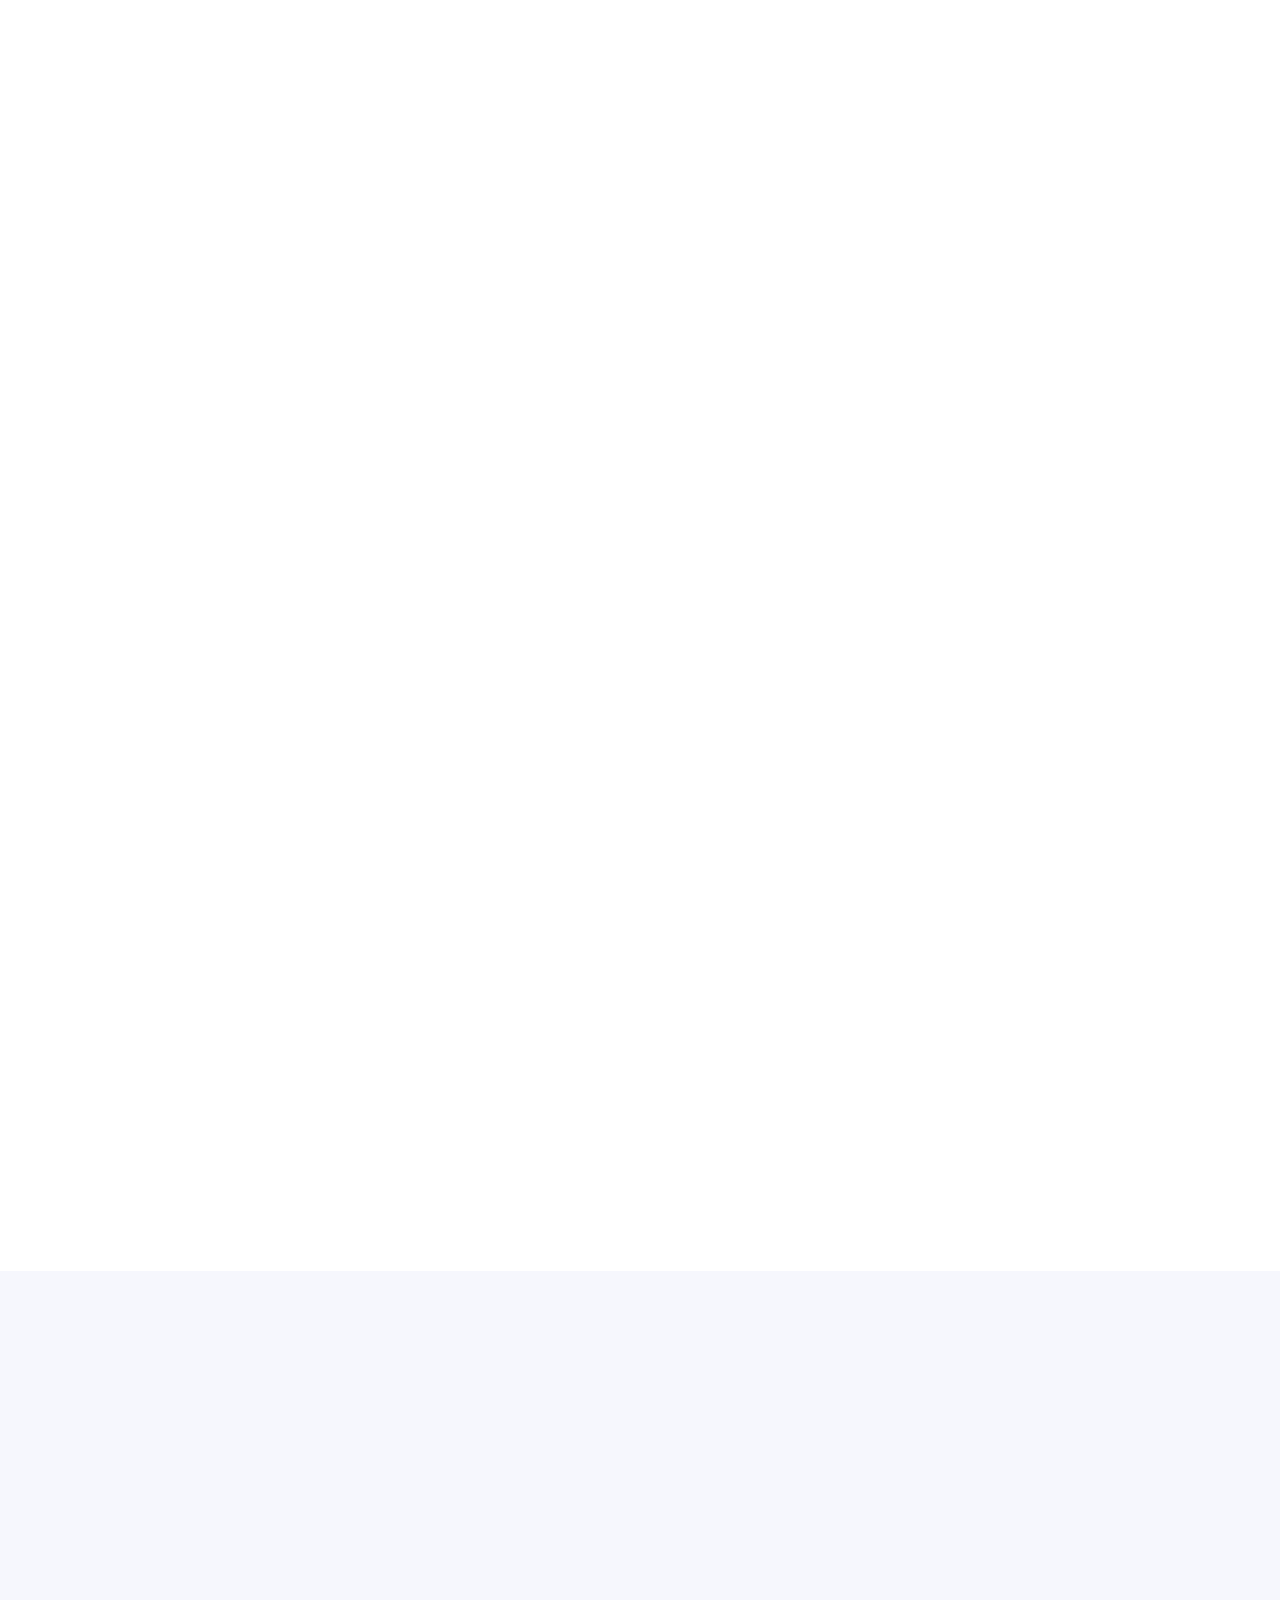
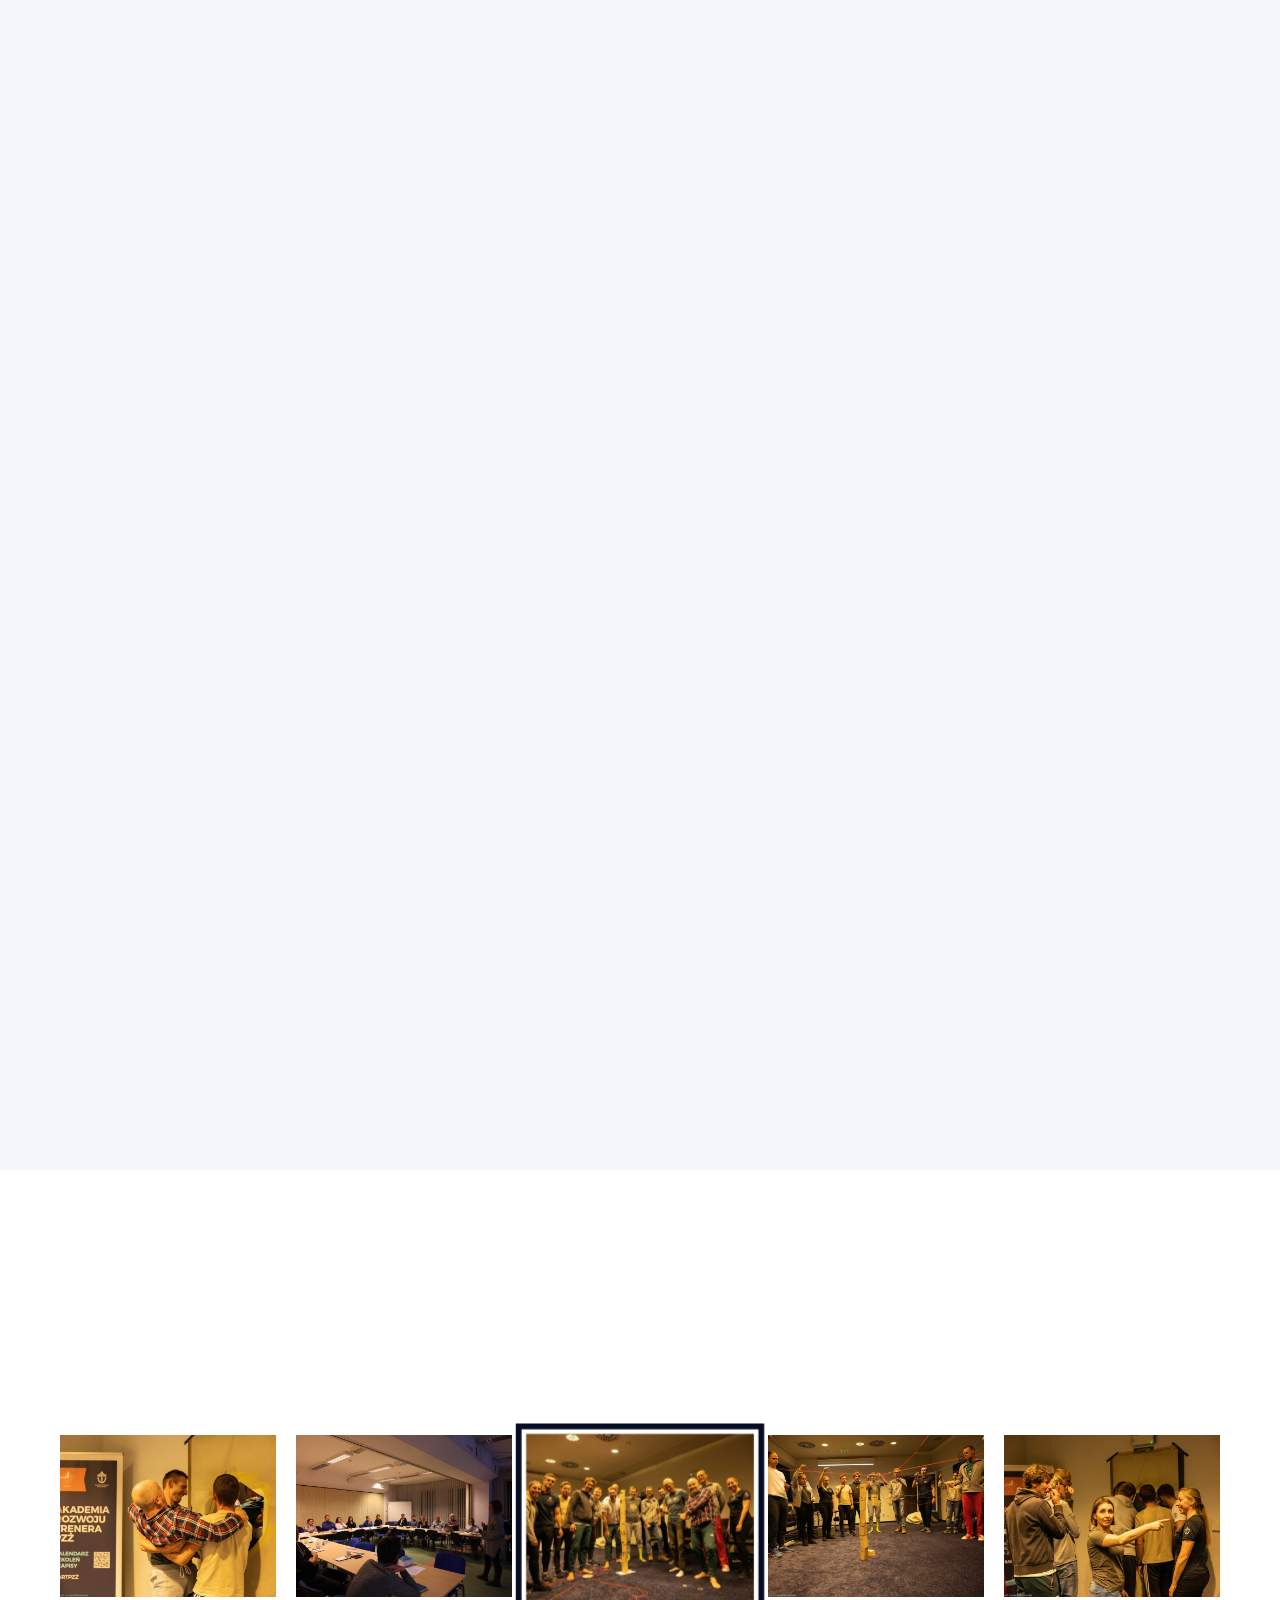
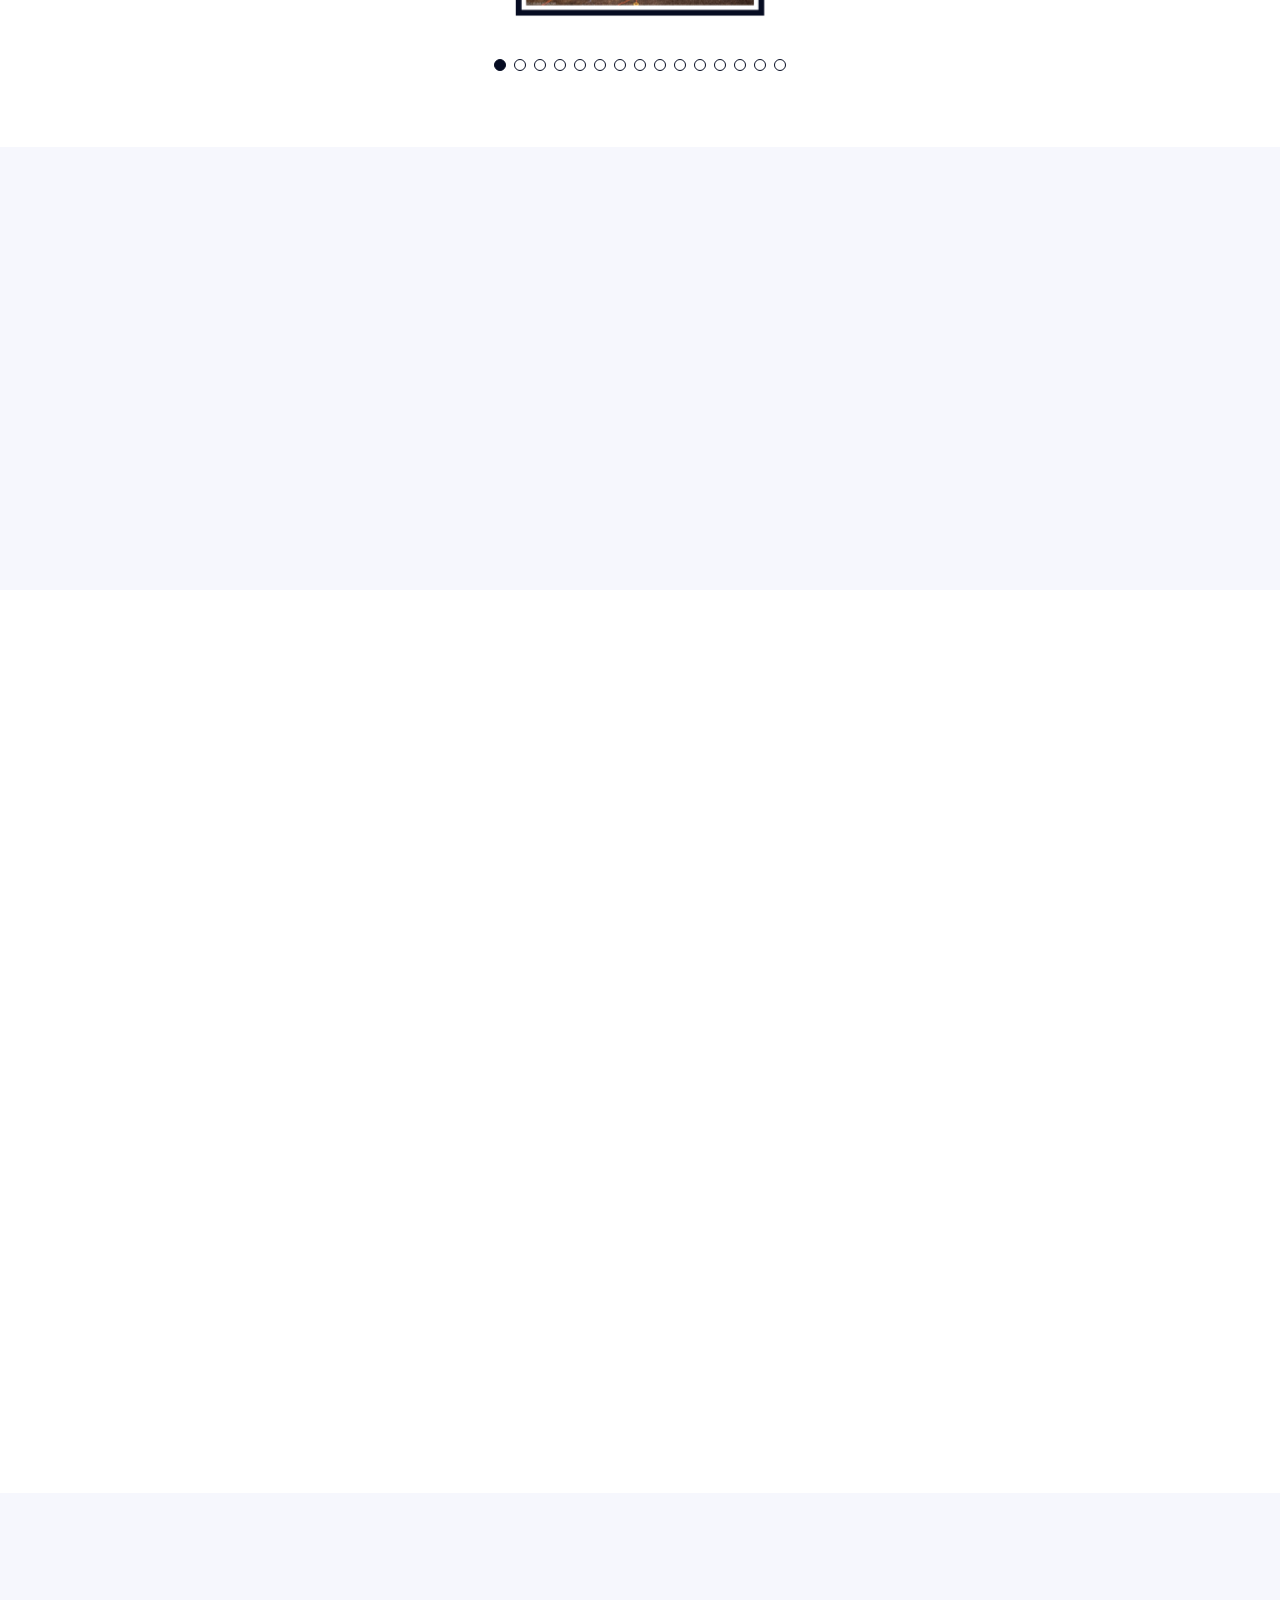
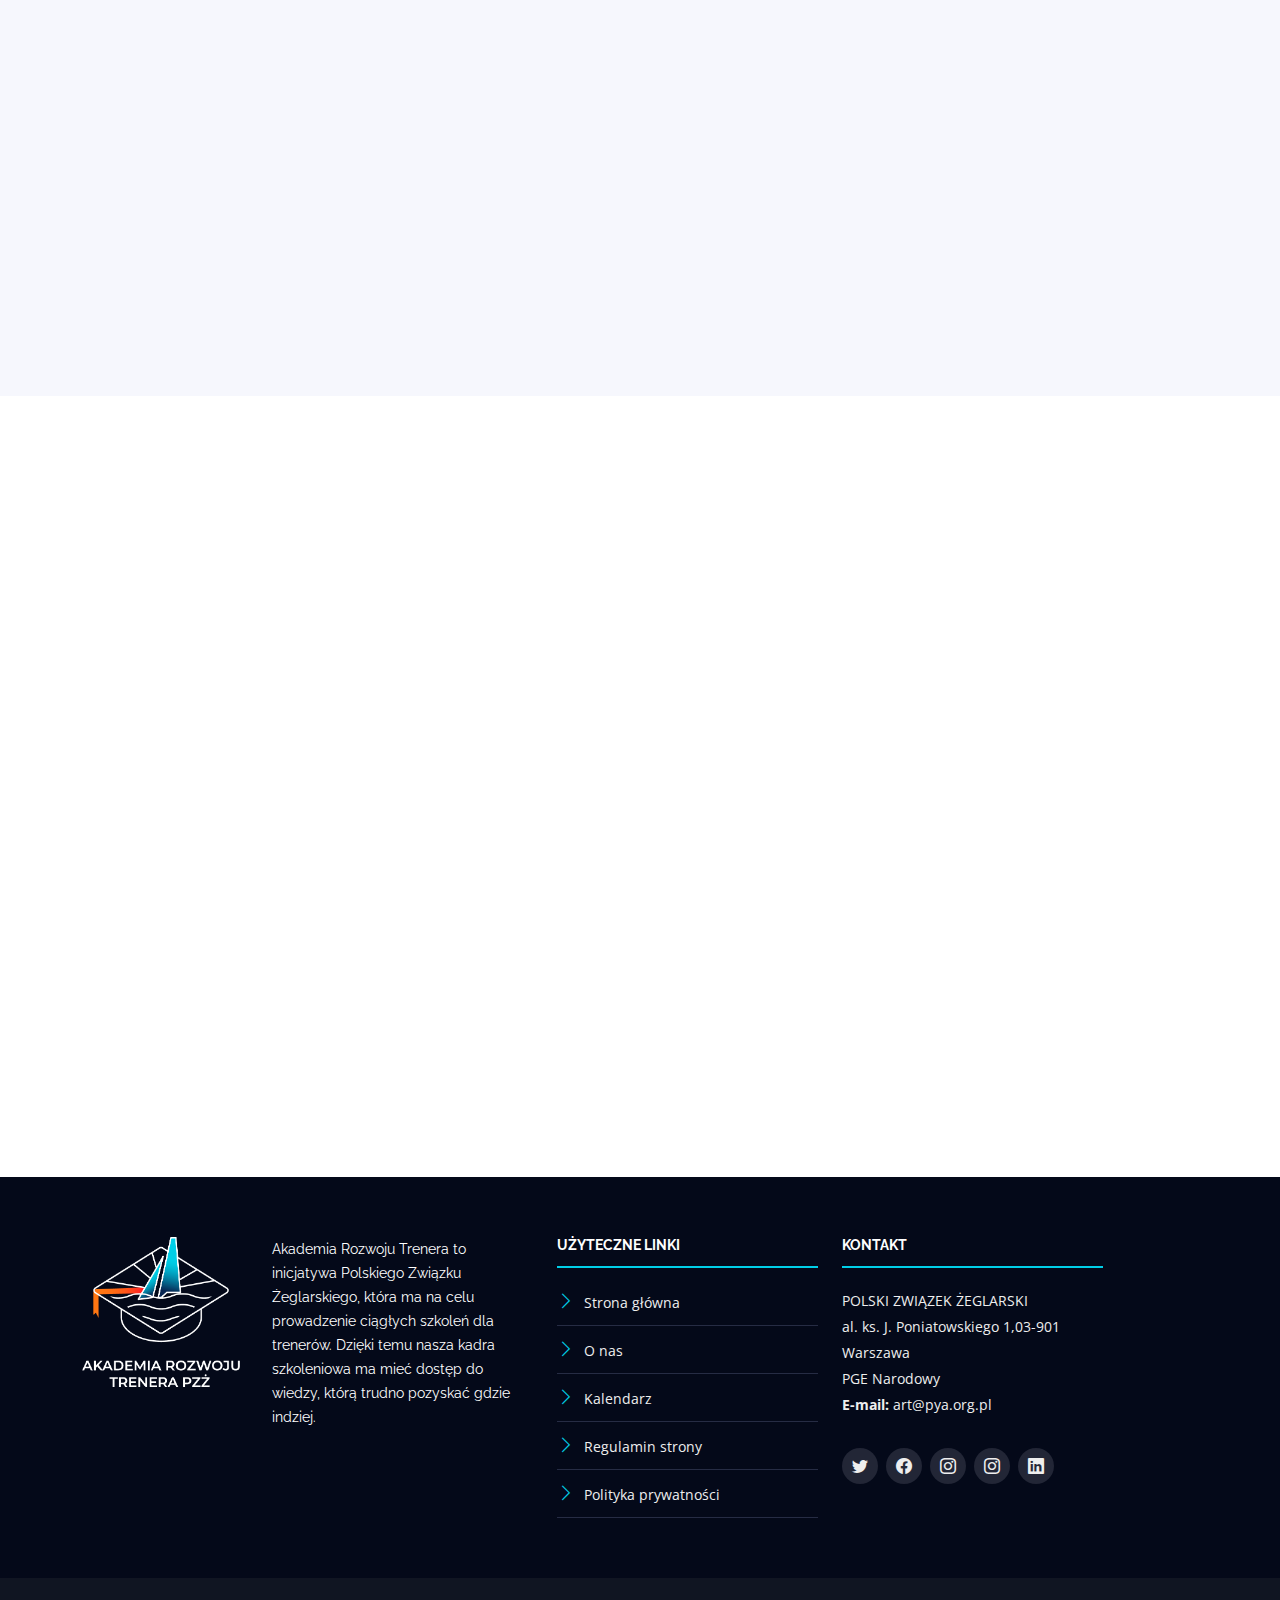
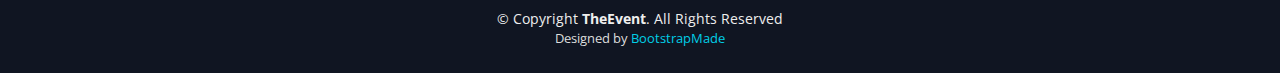
==== commit 0fe663e9: "finnaly found" ====
--- a/index.html
+++ b/index.html
@@ -362,7 +362,7 @@
           <p></p>
         </div>
 
-        <div class="row" data-aos="fade-up" data-aos-delay="100">
+        <div class="row justify-content-center" data-aos="fade-up" data-aos-delay="100">
 
           <div class="col-lg-4 col-md-6">
             <div class="hotel">
@@ -593,7 +593,7 @@
               <div class="card-body">
                 <h5 class="card-title text-muted text-uppercase text-center">Rejestracja</h5>
                 <hr>
-                <form method="POST" action="register.php">
+                <form method="POST" action="register.html">
                   <div class="form-group">
                     <input type="text" class="form-control" name="new-username" placeholder="Nowa nazwa użytkownika">
                   </div>
@@ -601,7 +601,7 @@
                     <input type="password" class="form-control" name="new-password" placeholder="Nowe hasło">
                   </div>
                   <div class="text-center mt-3">
-                    <a class="buy-tickets" href="register.php">Zarejestruj się</a>
+                    <a class="buy-tickets" href="register.html">Zarejestruj się</a>
                   </div>
                 </form>
               </div>
@@ -670,7 +670,7 @@
               <div class="error-message"></div>
               <div class="sent-message">Your message has been sent. Thank you!</div>
             </div>
-            <div class="text-center"><button type="submit">Send Message</button></div>
+            <div class="text-center"><button type="submit">Wyślij wniosek</button></div>
           </form>
         </div>
 
--- a/assets/css/style.css
+++ b/assets/css/style.css
@@ -76,7 +76,7 @@
 }
 
 .back-to-top:hover {
-  background: #f94a6a;
+  background: #FF7512;
   color: #fff;
 }
 
@@ -481,7 +481,7 @@
 
 #hero:before {
   content: "";
-  background: rgba(6, 12, 34, 0.8);
+  background: rgba(6, 12, 34, 0.7);
   position: absolute;
   bottom: 0;
   top: 0;
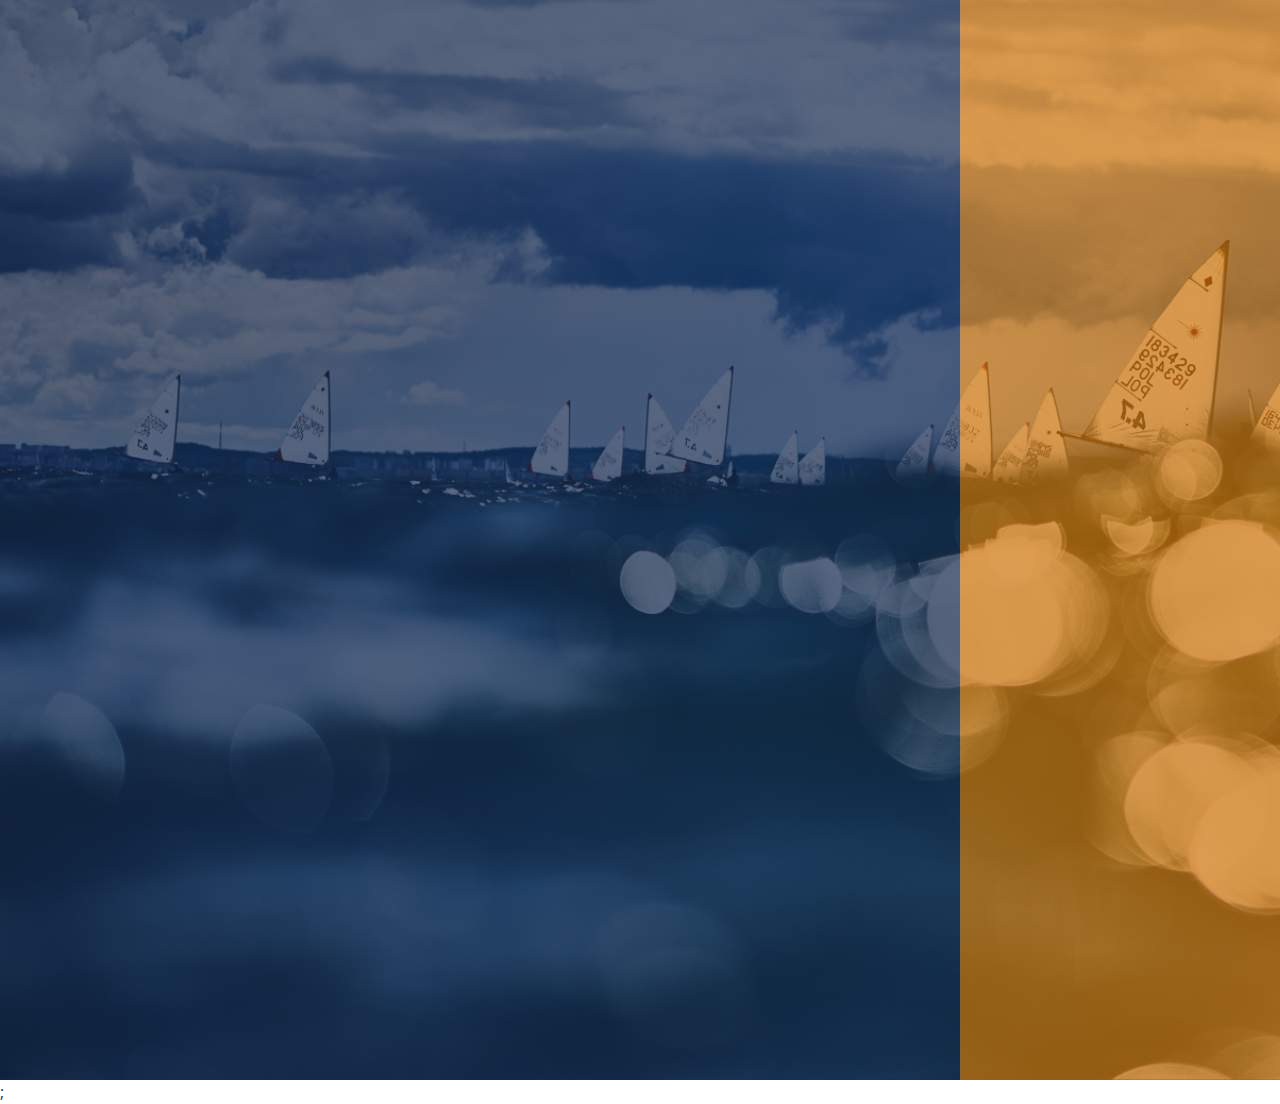
==== commit 233bcc7f: "new index.html added" ====
--- a/index.html
+++ b/index.html
@@ -1,762 +1,39 @@
-<!DOCTYPE html>
-<html lang="en">
-
-<head>
-  <meta charset="utf-8">
-  <meta content="width=device-width, initial-scale=1.0" name="viewport">
-
-  <title>TheEvent Bootstrap Template - Index</title>
-  <meta content="" name="description">
-  <meta content="" name="keywords">
-
-  <!-- Favicons -->
-  <link href="assets/img/favicon.png" rel="icon">
-  <link href="assets/img/apple-touch-icon.png" rel="apple-touch-icon">
-
-  <!-- Google Fonts -->
-  <link href="https://fonts.googleapis.com/css?family=Open+Sans:300,300i,400,400i,700,700i|Raleway:300,400,500,700,800" rel="stylesheet">
-
-  <!-- Vendor CSS Files -->
-  <link href="assets/vendor/aos/aos.css" rel="stylesheet">
-  <link href="assets/vendor/bootstrap/css/bootstrap.min.css" rel="stylesheet">
-  <link href="assets/vendor/bootstrap-icons/bootstrap-icons.css" rel="stylesheet">
-  <link href="assets/vendor/glightbox/css/glightbox.min.css" rel="stylesheet">
-  <link href="assets/vendor/swiper/swiper-bundle.min.css" rel="stylesheet">
-
-  <!-- Template Main CSS File -->
-  <link href="assets/css/style.css" rel="stylesheet">
-
-  <!-- =======================================================
-  * Template Name: TheEvent
-  * Updated: Sep 18 2023 with Bootstrap v5.3.2
-  * Template URL: https://bootstrapmade.com/theevent-conference-event-bootstrap-template/
-  * Author: BootstrapMade.com
-  * License: https://bootstrapmade.com/license/
-  ======================================================== -->
-</head>
-
-<body>
-
-  <!-- ======= Header ======= -->
-  <header id="header" class="d-flex align-items-center ">
-    <div class="container-fluid container-xxl d-flex align-items-center">
-
-      <div id="logo" class="me-auto">
-        <!-- Uncomment below if you prefer to use a text logo -->
-        <!-- <h1><a href="index.html">The<span>Event</span></a></h1>-->
-        <a href="index.html" class="scrollto"><img src="assets/img/logo.png" alt="" title=""></a>
-      </div>
-
-      <nav id="navbar" class="navbar order-last order-lg-0">
-        <ul>
-          <li><a class="nav-link scrollto active" href="#hero">Home</a></li>
-          <li><a class="nav-link scrollto" href="#about">O nas</a></li>
-          <li><a class="nav-link scrollto" href="#speakers">Wykładowcy</a></li>
-          <li><a class="nav-link scrollto" href="#schedule">Kalendarz</a></li>
-          <li><a class="nav-link scrollto" href="#hotels">Biblioteka</a></li>
-          <li><a class="nav-link scrollto" href="#gallery">Galeria</a></li>
-          <li><a class="nav-link scrollto" href="#supporters">Partnerzy</a></li>
-          <li><a class="nav-link scrollto" href="#faq">Q & A</a></li>
-          <li><a class="nav-link scrollto" href="#contact">Dołącz do nas</a></li>
-        </ul>
-        <i class="bi bi-list mobile-nav-toggle"></i>
-      </nav><!-- .navbar -->
-      <a class="buy-tickets scrollto" href="#login-register">Zaloguj/Zarejestruj</a>
-
-    </div>
-  </header><!-- End Header -->
-
-  <!-- ======= Hero Section ======= -->
-  <section id="hero">
-    <div class="hero-container" data-aos="zoom-in" data-aos-delay="100">
-      <h1 class="mb-2 pb-0">Akademia<br><span>Rozwoju</span> Trenera</h1>
-      <p class="mb-4 pb-0">Organizacja i prowadzenie szkoleń dla trenerów </p>
-      <a class="buy-tickets" href="#login-register">Zaloguj</a>
-    </div>
-  </section><!-- End Hero Section -->
-
-  <main id="main">
-
-    <!-- ======= About Section ======= -->
-    <section id="about">
-      <div class="container position-relative" data-aos="fade-up">
-        <div class="row">
-          <div class="col-lg-6">
-            <h2>O nas</h2>
-            <p>Akademia Rozwoju Trenera to inicjatywa Polskiego Związku Żeglarskiego,
-              która ma na celu prowadzenie ciągłych szkoleń dla trenerów. Dzięki temu nasza kadra
-              szkoleniowa ma mieć dostęp do wiedzy, którą trudno pozyskać gdzie indziej.</p>
-          </div>
-          <div class="col-lg-3">
-            <img src="assets/img/logo-pzz.png">
-          </div>
-        </div>
-      </div>
-    </section>
-    <!-- End About Section -->
-
-    <!-- ======= Speakers Section ======= -->
-    <section id="speakers">
-      <div class="container" data-aos="fade-up">
-        <div class="section-header">
-          <h2>WYKŁADOWCY</h2>
-          <p>Zapoznaj się z naszym teamem</p>
-        </div>
-
-        <div class="row">
-          <div class="col-lg-4 col-md-6">
-            <div class="speaker" data-aos="fade-up" data-aos-delay="100">
-              <img src="assets/img/speakers/1.jpg" alt="Speaker 1" class="img-fluid">
-              <div class="details">
-                <h3><a>JARED WEST</a></h3>
-                <p>Tematyka: </p>
-              </div>
-            </div>
-          </div>
-          <div class="col-lg-4 col-md-6">
-            <div class="speaker" data-aos="fade-up" data-aos-delay="200">
-              <img src="assets/img/speakers/2.jpg" alt="Speaker 2" class="img-fluid">
-              <div class="details">
-                <h3><a>MARIUSZ GOLIŃSKI</a></h3>
-                <p> Tematyka: </p>
-              </div>
-            </div>
-          </div>
-          <div class="col-lg-4 col-md-6">
-            <div class="speaker" data-aos="fade-up" data-aos-delay="300">
-              <img src="assets/img/speakers/3.jpg" alt="Speaker 3" class="img-fluid">
-              <div class="details">
-                <h3><a>DANIEL KROKOSZ</a></h3>
-                <p> Tematyka: </p>
-              </div>
-            </div>
-          </div>
-          <div class="col-lg-4 col-md-6">
-            <div class="speaker" data-aos="fade-up" data-aos-delay="100">
-              <img src="assets/img/speakers/4.jpg" alt="Speaker 4" class="img-fluid">
-              <div class="details">
-                <h3><a>MACIEJ RUTKOWSKI</a></h3>
-                <p> Tematyka: Marketing i sponsoring w sporcie </p>
-              </div>
-            </div>
-          </div>
-          <div class="col-lg-4 col-md-6">
-            <div class="speaker" data-aos="fade-up" data-aos-delay="200">
-              <img src="assets/img/speakers/5.jpg" alt="Speaker 5" class="img-fluid">
-              <div class="details">
-                <h3><a>ZDZISŁAW STANIUL</a></h3>
-                <p> Tematyka: </p>
-              </div>
-            </div>
-          </div>
-          <div class="col-lg-4 col-md-6">
-            <div class="speaker" data-aos="fade-up" data-aos-delay="300">
-              <img src="assets/img/speakers/6.jpg" alt="Speaker 6" class="img-fluid">
-              <div class="details">
-                <h3><a>KRZYSZTOF KALATA</a></h3>
-                <p> Tematyka: </p>
-              </div>
-            </div>
-          </div>
-          <div class="col-lg-4 col-md-6">
-            <div class="speaker" data-aos="fade-up" data-aos-delay="100">
-              <img src="assets/img/speakers/7.jpg" alt="Speaker 1" class="img-fluid">
-              <div class="details">
-                <h3><a>BARTOSZ KIEDROWSKI</a></h3>
-                <p> Tematyka: </p>
-              </div>
-            </div>
-          </div>
-          <div class="col-lg-4 col-md-6">
-            <div class="speaker" data-aos="fade-up" data-aos-delay="200">
-              <img src="assets/img/speakers/8.jpg" alt="Speaker 1" class="img-fluid">
-              <div class="details">
-                <h3><a>LESZEK KOSTAŃSKI</a></h3>
-                <p> Tematyka: </p>
-              </div>
-            </div>
-          </div>
-          <div class="col-lg-4 col-md-6">
-            <div class="speaker" data-aos="fade-up" data-aos-delay="300">
-              <img src="assets/img/speakers/9.jpg" alt="Speaker 1" class="img-fluid">
-              <div class="details">
-                <h3><a>PAWEŁ KACPROWSKI</a></h3>
-                <p> Tematyka: </p>
-              </div>
-            </div>
-          </div>
-          <div class="col-lg-4 col-md-6">
-            <div class="speaker" data-aos="fade-up" data-aos-delay="100">
-              <img src="assets/img/speakers/10.jpg" alt="Speaker 1" class="img-fluid">
-              <div class="details">
-                <h3><a>MAKSYMILIAN PAŚKO</a></h3>
-                <p>Tematyka: </p>
-              </div>
-            </div>
-          </div>
-          <div class="col-lg-4 col-md-6">
-            <div class="speaker" data-aos="fade-up" data-aos-delay="200">
-              <img src="assets/img/speakers/11.jpg" alt="Speaker 1" class="img-fluid">
-              <div class="details">
-                <h3><a>SYLWIA BARASOW</a></h3>
-                <p>Tematyka: </p>
-              </div>
-            </div>
-          </div>
-          <div class="col-lg-4 col-md-6">
-            <div class="speaker" data-aos="fade-up" data-aos-delay="300">
-              <img src="assets/img/speakers/12.jpg" alt="Speaker 1" class="img-fluid">
-              <div class="details">
-                <h3><a>ZOFIA TRUCHANOWICZ</a></h3>
-                <p>Tematyka: </p>
-              </div>
-            </div>
-          </div>
-          <div class="col-lg-4 col-md-6">
-            <div class="speaker" data-aos="fade-up" data-aos-delay="100">
-              <img src="assets/img/speakers/13.jpg" alt="Speaker 1" class="img-fluid">
-              <div class="details">
-                <h3><a>GRZEGORZ PROKOPOWICZ</a></h3>
-                <p>Tematyka: </p>
-              </div>
-            </div>
-          </div>
-          <div class="col-lg-4 col-md-6">
-            <div class="speaker" data-aos="fade-up" data-aos-delay="200">
-              <img src="assets/img/speakers/14.jpg" alt="Speaker 1" class="img-fluid">
-              <div class="details">
-                <h3><a>JAROSŁAW JANOWSKI</a></h3>
-                <p>Tematyka: </p>
-              </div>
-            </div>
-          </div>
-          <div class="col-lg-4 col-md-6">
-            <div class="speaker" data-aos="fade-up" data-aos-delay="300">
-              <img src="assets/img/speakers/15.jpg" alt="Speaker 1" class="img-fluid">
-              <div class="details">
-                <h3><a>SZYMON DOBRZYŃSKI</a></h3>
-                <p>Tematyka: </p>
-              </div>
-            </div>
-          </div>
-        </div>
-      </div>
-
-    </section><!-- End Speakers Section -->
-
-    <!-- ======= Schedule Section ======= -->
-    <section id="schedule" class="section-with-bg">
-      <div class="container" data-aos="fade-up">
-        <div class="section-header">
-          <h2>KALENDARZ</h2>
-          <p>Poniżej znaduje się kalendarz wszystkich szkoleń Akademii Rozwoju Trenera </p>
-        </div>
-
-        <h3 class="sub-heading"> Znajdź interesującą tematykę i zapisz się już dziś. </h3>
-
-        <div class="tab-content row justify-content-center" data-aos="fade-up" data-aos-delay="200">
-
-          <!-- Schdule Day 1 -->
-          <div role="tabpanel" class="col-lg-9 tab-pane fade show active" id="day-1">
-
-
-            <div class="row schedule-item">
-              <div class="col-md-2"><date>06.08.2023</date></div>
-              <div class="col-md-8">
-                <div class="speaker">
-                  <img src="assets/img/speakers/13.jpg" alt="Brenden Legros">
-                </div>
-                <h4> STACJONARNE, Puck <span>Grzegorz Prokopowicz</span></h4>
-                <p>Żywienie, a wysoki wynik sportowy. </p>
-              </div>
-                <div class="col-md-2 d-flex align-items-center justify-content-end">
-                  <a class="buy-tickets scrollto" href="#login-register">Zapisz się</a>
-              </div>
-            </div>
-
-            <div class="row schedule-item">
-              <div class="col-md-2"><date>15.08.2023</date></div>
-              <div class="col-md-8">
-                <div class="speaker">
-                  <img src="assets/img/speakers/2.jpg" alt="Hubert Hirthe">
-                </div>
-                <h4> ON-LINE <span>Milena & Team</span></h4>
-                <p>Psychologia</p>
-              </div>
-              <div class="col-md-2 d-flex align-items-center justify-content-end">
-                <a class="buy-tickets scrollto" href="#login-register">Zapisz się</a>
-              </div>
-              </div>
-
-            <div class="row schedule-item">
-              <div class="col-md-2"><date>01.11.2023</date></div>
-              <div class="col-md-8">
-                <div class="speaker">
-                  <img src="assets/img/speakers/3.jpg" alt="Cole Emmerich">
-                </div>
-                <h4>ON-LINE/STACJONARNE <span> Imię i Nazwisko</span></h4>
-                <p>Tytuł.</p>
-              </div>
-              <div class="col-md-2 d-flex align-items-center justify-content-end">
-                <a class="buy-tickets scrollto" href="#login-register">Zapisz się</a>
-              </div>
-            </div>
-
-            <div class="row schedule-item">
-              <div class="col-md-2"><date>13.11.2023</date></div>
-              <div class="col-md-8">
-                <div class="speaker">
-                  <img src="assets/img/speakers/4.jpg" alt="Jack Christiansen">
-                </div>
-                <h4>ON-LINE/STACJONARNE <span>Imię i Nazwisko</span></h4>
-                <p>Tytuł.</p>
-              </div>
-              <div class="col-md-2 d-flex align-items-center justify-content-end">
-                <a class="buy-tickets scrollto" href="#login-register">Zapisz się</a>
-              </div>
-            </div>
-
-            <div class="row schedule-item">
-              <div class="col-md-2"><date>30.11.2023</date></div>
-              <div class="col-md-8">
-                <div class="speaker">
-                  <img src="assets/img/speakers/5.jpg" alt="Alejandrin Littel">
-                </div>
-                <h4>ON-LINE/STACJONARNE <span>Imię i Nazwisko</span></h4>
-                <p>Tytuł.</p>
-              </div>
-              <div class="col-md-2 d-flex align-items-center justify-content-end">
-                <a class="buy-tickets scrollto" href="#login-register">Zapisz się</a>
-              </div>
-            </div>
-
-            <div class="row schedule-item">
-              <div class="col-md-2"><date>02.01.2024</date></div>
-              <div class="col-md-8">
-                <div class="speaker">
-                  <img src="assets/img/speakers/6.jpg" alt="Willow Trantow">
-                </div>
-                <h4>ON-LINE/STACJONARNE <span>Willow Trantow</span></h4>
-                <p>Tytuł.</p>
-              </div>
-              <div class="col-md-2 d-flex align-items-center justify-content-end">
-                <a class="buy-tickets scrollto" href="#login-register">Zapisz się</a>
-              </div>
-            </div>
-
-          </div>
-        </div>
-          <!-- End Schdule Day 1 -->
-
-      </div>
-
-    </section><!-- End Schedule Section -->
-
-
-    <!-- ======= Hotels Section ======= -->
-    <section id="hotels" class="section-with-bg">
-
-      <div class="container" data-aos="fade-up">
-        <div class="section-header">
-          <h2>Biblioteka</h2>
-          <p></p>
-        </div>
-
-        <div class="row justify-content-center" data-aos="fade-up" data-aos-delay="100">
-
-          <div class="col-lg-4 col-md-6">
-            <div class="hotel">
-              <div class="hotel-img">
-                <a href="https://pya.org.pl/files/art_pzz/doc/art-pzz-biblioteka.pdf"><img src="assets/img/hotels/1.jpg" alt="Hotel 1" class="img-fluid"></a>
-              </div>
-            </div>
-          </div>
-        </div>
-      </div>
-
-    </section><!-- End Hotels Section -->
-
-    <!-- ======= Gallery Section ======= -->
-    <section id="gallery">
-
-      <div class="container" data-aos="fade-up">
-        <div class="section-header">
-          <h2>Galeria</h2>
-          <p>Sprawdź zdjęcia z odbytych szkoleń</p>
-        </div>
-      </div>
-
-      <div class="gallery-slider swiper">
-        <div class="swiper-wrapper align-items-center">
-          <div class="swiper-slide"><a href="assets/img/gallery/1.jpg" class="gallery-lightbox"><img src="assets/img/gallery/1.jpg" class="img-fluid" alt=""></a></div>
-          <div class="swiper-slide"><a href="assets/img/gallery/2.jpg" class="gallery-lightbox"><img src="assets/img/gallery/2.jpg" class="img-fluid" alt=""></a></div>
-          <div class="swiper-slide"><a href="assets/img/gallery/3.jpg" class="gallery-lightbox"><img src="assets/img/gallery/3.jpg" class="img-fluid" alt=""></a></div>
-          <div class="swiper-slide"><a href="assets/img/gallery/4.jpg" class="gallery-lightbox"><img src="assets/img/gallery/4.jpg" class="img-fluid" alt=""></a></div>
-          <div class="swiper-slide"><a href="assets/img/gallery/5.jpg" class="gallery-lightbox"><img src="assets/img/gallery/5.jpg" class="img-fluid" alt=""></a></div>
-          <div class="swiper-slide"><a href="assets/img/gallery/6.jpg" class="gallery-lightbox"><img src="assets/img/gallery/6.jpg" class="img-fluid" alt=""></a></div>
-          <div class="swiper-slide"><a href="assets/img/gallery/7.jpg" class="gallery-lightbox"><img src="assets/img/gallery/7.jpg" class="img-fluid" alt=""></a></div>
-          <div class="swiper-slide"><a href="assets/img/gallery/8.jpg" class="gallery-lightbox"><img src="assets/img/gallery/8.jpg" class="img-fluid" alt=""></a></div>
-          <div class="swiper-slide"><a href="assets/img/gallery/9.jpg" class="gallery-lightbox"><img src="assets/img/gallery/9.jpg" class="img-fluid" alt=""></a></div>
-          <div class="swiper-slide"><a href="assets/img/gallery/10.jpg" class="gallery-lightbox"><img src="assets/img/gallery/10.jpg" class="img-fluid" alt=""></a></div>
-          <div class="swiper-slide"><a href="assets/img/gallery/11.jpg" class="gallery-lightbox"><img src="assets/img/gallery/11.jpg" class="img-fluid" alt=""></a></div>
-          <div class="swiper-slide"><a href="assets/img/gallery/12.jpg" class="gallery-lightbox"><img src="assets/img/gallery/12.jpg" class="img-fluid" alt=""></a></div>
-          <div class="swiper-slide"><a href="assets/img/gallery/13.jpg" class="gallery-lightbox"><img src="assets/img/gallery/13.jpg" class="img-fluid" alt=""></a></div>
-          <div class="swiper-slide"><a href="assets/img/gallery/14.jpg" class="gallery-lightbox"><img src="assets/img/gallery/14.jpg" class="img-fluid" alt=""></a></div>
-          <div class="swiper-slide"><a href="assets/img/gallery/15.jpg" class="gallery-lightbox"><img src="assets/img/gallery/15.jpg" class="img-fluid" alt=""></a></div>
-        </div>
-        <div class="swiper-pagination"></div>
-      </div>
-
-    </section>
-    <!-- End Gallery Section -->
-
-    <!-- ======= Supporters Section ======= -->
-    <section id="supporters" class="section-with-bg">
-
-      <div class="container" data-aos="fade-up">
-        <div class="section-header">
-          <h2>Partnerzy</h2>
-        </div>
-
-        <div class="row no-gutters supporters-wrap clearfix" data-aos="zoom-in" data-aos-delay="100">
-
-          <div class="col-lg-3 col-md-4 col-xs-6">
-            <div class="supporter-logo">
-              <img src="assets/img/supporters/1.png" class="img-fluid" alt="">
-            </div>
-          </div>
-
-          <div class="col-lg-3 col-md-4 col-xs-6">
-            <div class="supporter-logo">
-              <img src="assets/img/supporters/2.png" class="img-fluid" alt="">
-            </div>
-          </div>
-
-          <div class="col-lg-3 col-md-4 col-xs-6">
-            <div class="supporter-logo">
-              <img src="assets/img/supporters/3.png" class="img-fluid" alt="">
-            </div>
-          </div>
-
-        </div>
-
-      </div>
-
-    </section>
-    <!-- End Sponsors Section -->
-
-    <!-- =======  F.A.Q Section ======= -->
-    <section id="faq">
-
-      <div class="container" data-aos="fade-up">
-
-        <div class="section-header">
-          <h2>Q & A</h2>
-        </div>
-
-        <div class="row justify-content-center" data-aos="fade-up" data-aos-delay="100">
-          <div class="col-lg-9">
-
-            <ul class="faq-list">
-
-              <li>
-                <div data-bs-toggle="collapse" class="collapsed question" href="#faq1">Czy za odbyte szkolenie uzyskam certyfikat? <i class="bi bi-chevron-down icon-show"></i><i class="bi bi-chevron-up icon-close"></i></div>
-                <div id="faq1" class="collapse" data-bs-parent=".faq-list">
-                  <p>
-                    Tutaj zamieścić odpowiedź.
-                  </p>
-                </div>
-              </li>
-
-              <li>
-                <div data-bs-toggle="collapse" href="#faq2" class="collapsed question">Czy otrzymam fakturę za opłacenie szkolenia? <i class="bi bi-chevron-down icon-show"></i><i class="bi bi-chevron-up icon-close"></i></div>
-                <div id="faq2" class="collapse" data-bs-parent=".faq-list">
-                  <p>
-                    Tutaj zamieścić odpowiedź.
-                  </p>
-                </div>
-              </li>
-
-              <li>
-                <div data-bs-toggle="collapse" href="#faq3" class="collapsed question">Jaki ubiór jest potrzebny na zajecia? <i class="bi bi-chevron-down icon-show"></i><i class="bi bi-chevron-up icon-close"></i></div>
-                <div id="faq3" class="collapse" data-bs-parent=".faq-list">
-                  <p>
-                    Tutaj zamieścić odpowiedź.
-                  </p>
-                </div>
-              </li>
-
-              <li>
-                <div data-bs-toggle="collapse" href="#faq4" class="collapsed question">Czy parking jest zapewniony? <i class="bi bi-chevron-down icon-show"></i><i class="bi bi-chevron-up icon-close"></i></div>
-                <div id="faq4" class="collapse" data-bs-parent=".faq-list">
-                  <p>
-                    Tutaj zamieścić odpowiedź.
-                  </p>
-                </div>
-              </li>
-
-              <li>
-                <div data-bs-toggle="collapse" href="#faq5" class="collapsed question">Czy mogę zamówić dania wege? <i class="bi bi-chevron-down icon-show"></i><i class="bi bi-chevron-up icon-close"></i></div>
-                <div id="faq5" class="collapse" data-bs-parent=".faq-list">
-                  <p>
-                    Tutaj zamieścić odpowiedź.
-                  </p>
-                </div>
-              </li>
-
-              <li>
-                <div data-bs-toggle="collapse" href="#faq6" class="collapsed question">Czy mogę spac w jedynce? <i class="bi bi-chevron-down icon-show"></i><i class="bi bi-chevron-up icon-close"></i></div>
-                <div id="faq6" class="collapse" data-bs-parent=".faq-list">
-                  <p>
-                    Tutaj zamieścić odpowiedź.
-                  </p>
-                </div>
-              </li>
-
-              <li>
-                <div data-bs-toggle="collapse" href="#faq7" class="collapsed question">Czy mogę zabrać psa? <i class="bi bi-chevron-down icon-show"></i><i class="bi bi-chevron-up icon-close"></i></div>
-                <div id="faq7" class="collapse" data-bs-parent=".faq-list">
-                  <p>
-                    Tutaj zamieścić odpowiedź.
-                  </p>
-                </div>
-              </li>
-
-              <li>
-                <div data-bs-toggle="collapse" href="#faq8" class="collapsed question">Jaki wpływ szkolenie ma na licencje PZŻ? <i class="bi bi-chevron-down icon-show"></i><i class="bi bi-chevron-up icon-close"></i></div>
-                <div id="faq8" class="collapse" data-bs-parent=".faq-list">
-                  <p>
-                    Tutaj zamieścić odpowiedź.
-                  </p>
-                </div>
-              </li>
-
-              <li>
-                <div data-bs-toggle="collapse" href="#faq9" class="collapsed question">Czy mogę przysłać zawodników na ten warsztat? <i class="bi bi-chevron-down icon-show"></i><i class="bi bi-chevron-up icon-close"></i></div>
-                <div id="faq9" class="collapse" data-bs-parent=".faq-list">
-                  <p>
-                    Tutaj zamieścić odpowiedź.
-                  </p>
-                </div>
-              </li>
-
-              <li>
-                <div data-bs-toggle="collapse" href="#faq10" class="collapsed question">Jak mogę się dalej rozwijąc w tym temacie? <i class="bi bi-chevron-down icon-show"></i><i class="bi bi-chevron-up icon-close"></i></div>
-                <div id="faq10" class="collapse" data-bs-parent=".faq-list">
-                  <p>
-                    Tutaj zamieścić odpowiedź.
-                  </p>
-                </div>
-              </li>
-
-            </ul>
-
-          </div>
-        </div>
-
-      </div>
-
-    </section>
-    <!-- End  F.A.Q Section -->
-
-
-    <!-- ======= Buy Ticket Section ======= -->
-    <section id="login-register" class="section-with-bg">
-      <div class="container" data-aos="fade-up">
-        <div class="section-header">
-          <div style="height: 60px;"></div>
-          <h2>Zaloguj/Zarejestruj</h2>
-          <p>Zaloguj się lub zarejestruj, aby uzyskać dostęp do naszych usług.</p>
-        </div>
-        <div class="row">
-          <div class="col-lg-6" data-aos="fade-up" data-aos-delay="100">
-            <div class="card mb-5 mb-lg-0">
-              <div class="card-body">
-                <h5 class="card-title text-muted text-uppercase text-center">Logowanie</h5>
-                <hr>
-                <form method="POST" action="logged-user.html">
-                  <div class="form-group">
-                    <input type="text" class="form-control" name="username" placeholder="Nazwa użytkownika">
-                  </div>
-                  <div class="form-group mt-3">
-                    <input type="password" class="form-control" name="password" placeholder="Hasło">
-                  </div>
-                  <div class="text-center mt-3">
-                    <a class="buy-tickets" href="logged-user.html">Zaloguj się</a>
-                  </div>
-                </form>
-              </div>
-            </div>
-          </div>
-          <div class="col-lg-6" data-aos="fade-up" data-aos-delay="200">
-            <div class="card mb-5 mb-lg-0">
-              <div class="card-body">
-                <h5 class="card-title text-muted text-uppercase text-center">Rejestracja</h5>
-                <hr>
-                <form method="POST" action="register.html">
-                  <div class="form-group">
-                    <input type="text" class="form-control" name="new-username" placeholder="Nowa nazwa użytkownika">
-                  </div>
-                  <div class="form-group mt-3">
-                    <input type="password" class="form-control" name="new-password" placeholder="Nowe hasło">
-                  </div>
-                  <div class="text-center mt-3">
-                    <a class="buy-tickets" href="register.html">Zarejestruj się</a>
-                  </div>
-                </form>
-              </div>
-            </div>
-          </div>
-        </div>
-      </div>
-      <div style="height: 60px;"></div>
-    </section>
-    <!-- End Buy Ticket Section -->
-
-    <!-- ======= Contact Section ======= -->
-    <section id="contact" class="section-bg">
-
-      <div class="container" data-aos="fade-up">
-
-        <div class="section-header">
-          <h2>Dołącz do nas</h2>
-          <p>Chcesz zostać wykładowcą ART?</p>
-          <p>Po złożonym wniosku umówimy się na spotkanie</p>
-        </div>
-
-        <div class="row contact-info">
-
-          <div class="col-md-4">
-            <div class="contact-address">
-              <h3>Tematyka</h3>
-              <address>Czym chciałbyś się podzielić?</address>
-            </div>
-          </div>
-
-          <div class="col-md-4">
-            <div class="contact-phone">
-              <h3>Twoje doświadczenie</h3>
-              <p>Prowadziłeś już jakieś szkolenia?</p>
-            </div>
-          </div>
-
-          <div class="col-md-4">
-            <div class="contact-email">
-              <h3>Zapotrzebowanie</h3>
-              <p>Czy uważasz, że na twój kurs będzie duże zainteresowanie?</p>
-            </div>
-          </div>
-
-        </div>
-
-        <div class="form">
-          <form action="forms/contact.php" method="post" role="form" class="php-email-form">
-            <div class="row">
-              <div class="form-group col-md-6">
-                <input type="text" name="name" class="form-control" id="name" placeholder="Imię" required>
-              </div>
-              <div class="form-group col-md-6 mt-3 mt-md-0">
-                <input type="email" class="form-control" name="email" id="email" placeholder="Adres e-mail" required>
-              </div>
-            </div>
-            <div class="form-group mt-3">
-              <input type="text" class="form-control" name="subject" id="subject" placeholder="Doświadczenie" required>
-            </div>
-            <div class="form-group mt-3">
-              <textarea class="form-control" name="message" rows="5" placeholder="Kilka słów o sobie" required></textarea>
-            </div>
-            <div class="my-3">
-              <div class="loading">Loading</div>
-              <div class="error-message"></div>
-              <div class="sent-message">Your message has been sent. Thank you!</div>
-            </div>
-            <div class="text-center"><button type="submit">Wyślij wniosek</button></div>
-          </form>
-        </div>
-
-      </div>
-    </section>
-    <!-- End Contact Section -->
-
-  </main><!-- End #main -->
-
-  <!-- ======= Footer ======= -->
-  <footer id="footer">
-    <div class="footer-top">
-      <div class="container">
-        <div class="row">
-
-          <div class="col-lg-2 col-md-6 footer-info">
-            <img src="assets/img/logo.png" alt="TheEvenet">
-          </div>
-
-          <div class="col-lg-3 col-md-6 footer-info">
-            <p>Akademia Rozwoju Trenera to inicjatywa Polskiego Związku Żeglarskiego,
-              która ma na celu prowadzenie ciągłych szkoleń dla trenerów. Dzięki temu nasza kadra szkoleniowa ma mieć dostęp do wiedzy, którą trudno pozyskać gdzie indziej.</p>
-          </div>
-
-          <div class="col-lg-3 col-md-6 footer-links">
-            <h4>Użyteczne linki </h4>
-            <ul>
-              <li><i class="bi bi-chevron-right"></i> <a href="#">Strona główna</a></li>
-              <li><i class="bi bi-chevron-right"></i> <a href="#">O nas</a></li>
-              <li><i class="bi bi-chevron-right"></i> <a href="#">Kalendarz</a></li>
-              <li><i class="bi bi-chevron-right"></i> <a href="#">Regulamin strony</a></li>
-              <li><i class="bi bi-chevron-right"></i> <a href="#">Polityka prywatności</a></li>
-            </ul>
-          </div>
-
-          <div class="col-lg-3 col-md-6 footer-contact">
-            <h4>KONTAKT</h4>
-            <p>
-              POLSKI ZWIĄZEK ŻEGLARSKI <br>
-              al. ks. J. Poniatowskiego 1,03-901 Warszawa <br>
-              PGE Narodowy <br>
-              <strong>E-mail:</strong> art@pya.org.pl<br>
-            </p>
-
-            <div class="social-links">
-              <a href="#" class="twitter"><i class="bi bi-twitter"></i></a>
-              <a href="#" class="facebook"><i class="bi bi-facebook"></i></a>
-              <a href="#" class="instagram"><i class="bi bi-instagram"></i></a>
-              <a href="#" class="google-plus"><i class="bi bi-instagram"></i></a>
-              <a href="#" class="linkedin"><i class="bi bi-linkedin"></i></a>
-            </div>
-
-          </div>
-
-        </div>
-      </div>
-    </div>
-
-    <div class="container">
-      <div class="copyright">
-        &copy; Copyright <strong>TheEvent</strong>. All Rights Reserved
-      </div>
-      <div class="credits">
-        <!--
-        All the links in the footer should remain intact.
-        You can delete the links only if you purchased the pro version.
-        Licensing information: https://bootstrapmade.com/license/
-        Purchase the pro version with working PHP/AJAX contact form: https://bootstrapmade.com/buy/?theme=TheEvent
-      -->
-        Designed by <a href="https://bootstrapmade.com/">BootstrapMade</a>
-      </div>
-    </div>
-  </footer><!-- End  Footer -->
-
-  <a href="#" class="back-to-top d-flex align-items-center justify-content-center"><i class="bi bi-arrow-up-short"></i></a>
-
-  <!-- Vendor JS Files -->
-  <script src="assets/vendor/aos/aos.js"></script>
-  <script src="assets/vendor/bootstrap/js/bootstrap.bundle.min.js"></script>
-  <script src="assets/vendor/glightbox/js/glightbox.min.js"></script>
-  <script src="assets/vendor/swiper/swiper-bundle.min.js"></script>
-  <script src="assets/vendor/php-email-form/validate.js"></script>
-
-  <!-- Template Main JS File -->
-  <script src="assets/js/main.js"></script>
-
-</body>
-
+<!DOCTYPE html>
+<html lang="en">
+
+<head>
+    <meta charset="utf-8">
+    <meta content="width=device-width, initial-scale=1.0" name="viewport">
+
+    <title>TheEvent Bootstrap Template - Index</title>
+    <meta content="" name="description">
+    <meta content="" name="keywords">
+
+    <!-- Favicons -->
+    <link href="assets/img/favicon.png" rel="icon">
+    <link href="assets/img/apple-touch-icon.png" rel="apple-touch-icon">
+
+    <!-- Google Fonts -->
+    <link href="https://fonts.googleapis.com/css?family=Open+Sans:300,300i,400,400i,700,700i|Raleway:300,400,500,700,800" rel="stylesheet">
+
+    <!-- Vendor CSS Files -->
+    <link href="assets/vendor/aos/aos.css" rel="stylesheet">
+    <link href="assets/vendor/bootstrap/css/bootstrap.min.css" rel="stylesheet">
+    <link href="assets/vendor/bootstrap-icons/bootstrap-icons.css" rel="stylesheet">
+    <link href="assets/vendor/glightbox/css/glightbox.min.css" rel="stylesheet">
+    <link href="assets/vendor/swiper/swiper-bundle.min.css" rel="stylesheet">
+
+    <!-- Template Main CSS File -->
+    <link href="assets/css/style.css" rel="stylesheet">
+
+    <!-- =======================================================
+    * Template Name: TheEvent
+    * Updated: Sep 18 2023 with Bootstrap v5.3.2
+    * Template URL: https://bootstrapmade.com/theevent-conference-event-bootstrap-template/
+    * Author: BootstrapMade.com
+    * License: https://bootstrapmade.com/license/
+    ======================================================== -->
+
+    <img src="assets/img/background-home-page.jpg">;
+</head>
 </html>--- a/assets/css/style.css
+++ b/assets/css/style.css
@@ -1631,4 +1631,21 @@
   text-align: center;
   font-size: 13px;
   color: #ddd;
+}
+.select-wrapper {
+  position: relative;
+  display: inline-block;
+}
+
+select {
+  padding-right: 20px; /* Dodaj odpowiednią ilość miejsca na ikonę */
+}
+
+i.fas.fa-chevron-down {
+  position: absolute;
+  top: 50%;
+  right: 10px; /* Odległość od prawego brzegu select */
+  transform: translateY(-50%);
+  color: #555; /* Kolor strzałki */
+  pointer-events: none; /* Zapobiega klikalności ikony */
 }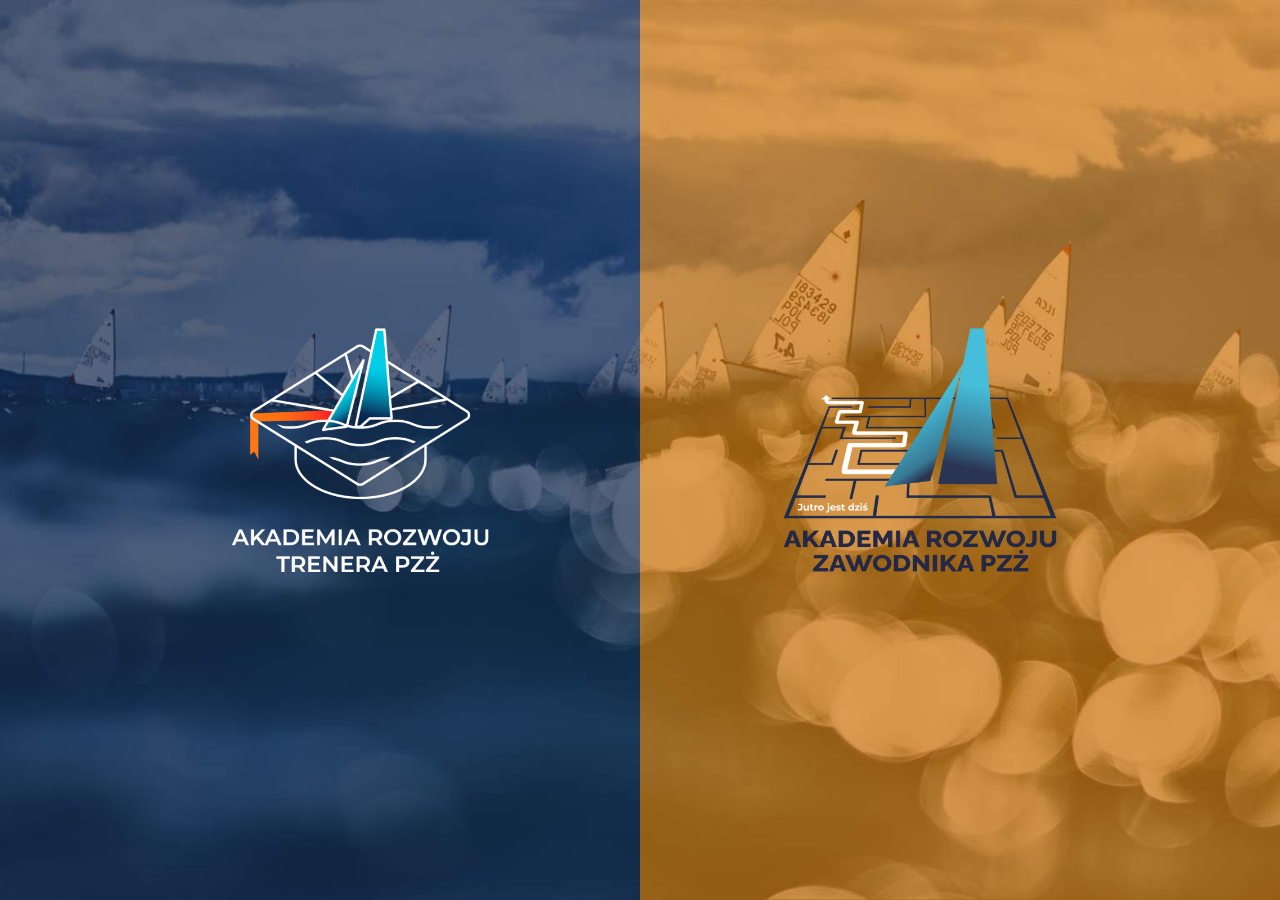
==== commit 68925bd5: "main page changed" ====
--- a/index.html
+++ b/index.html
@@ -4,36 +4,62 @@
 <head>
     <meta charset="utf-8">
     <meta content="width=device-width, initial-scale=1.0" name="viewport">
-
     <title>TheEvent Bootstrap Template - Index</title>
     <meta content="" name="description">
     <meta content="" name="keywords">
-
-    <!-- Favicons -->
     <link href="assets/img/favicon.png" rel="icon">
     <link href="assets/img/apple-touch-icon.png" rel="apple-touch-icon">
-
-    <!-- Google Fonts -->
     <link href="https://fonts.googleapis.com/css?family=Open+Sans:300,300i,400,400i,700,700i|Raleway:300,400,500,700,800" rel="stylesheet">
-
-    <!-- Vendor CSS Files -->
     <link href="assets/vendor/aos/aos.css" rel="stylesheet">
     <link href="assets/vendor/bootstrap/css/bootstrap.min.css" rel="stylesheet">
     <link href="assets/vendor/bootstrap-icons/bootstrap-icons.css" rel="stylesheet">
     <link href="assets/vendor/glightbox/css/glightbox.min.css" rel="stylesheet">
     <link href="assets/vendor/swiper/swiper-bundle.min.css" rel="stylesheet">
+    <link href="assets/css/style.css" rel="stylesheet">
+    <style>
+        body {
+            margin: 0;
+            padding: 0;
+            background-image: url('assets/img/background-home-page.jpg');
+            background-size: cover;
+            background-position: center;
+            display: flex;
+            justify-content: center;
+            align-items: center;
+            height: 100vh;
+        }
+        .container {
+            display: flex;
+            justify-content: space-between;
+            align-items: center;
+            padding: 20px;
+        }
+        .images {
+            display: grid;
+            grid-template-columns: repeat(2, 1fr);
+            grid-gap: 20px;
+        }
+        .image {
+            max-width: 100%;
+            height: auto;
+        }
+        @media (max-width: 768px) {
+            .container {
+                flex-direction: column;
+            }
+            .content {
+                margin-top: 20px;
+            }
+        }
+    </style>
+</head>
 
-    <!-- Template Main CSS File -->
-    <link href="assets/css/style.css" rel="stylesheet">
-
-    <!-- =======================================================
-    * Template Name: TheEvent
-    * Updated: Sep 18 2023 with Bootstrap v5.3.2
-    * Template URL: https://bootstrapmade.com/theevent-conference-event-bootstrap-template/
-    * Author: BootstrapMade.com
-    * License: https://bootstrapmade.com/license/
-    ======================================================== -->
-
-    <img src="assets/img/background-home-page.jpg">;
-</head>
+<body>
+<div class="container">
+    <div class="images">
+        <img src="assets/img/logo-background1.png" alt="Image 1" class="image">
+        <img src="assets/img/logo-background2.png" alt="Image 2" class="image">
+    </div>
+</div>
+</body>
 </html>